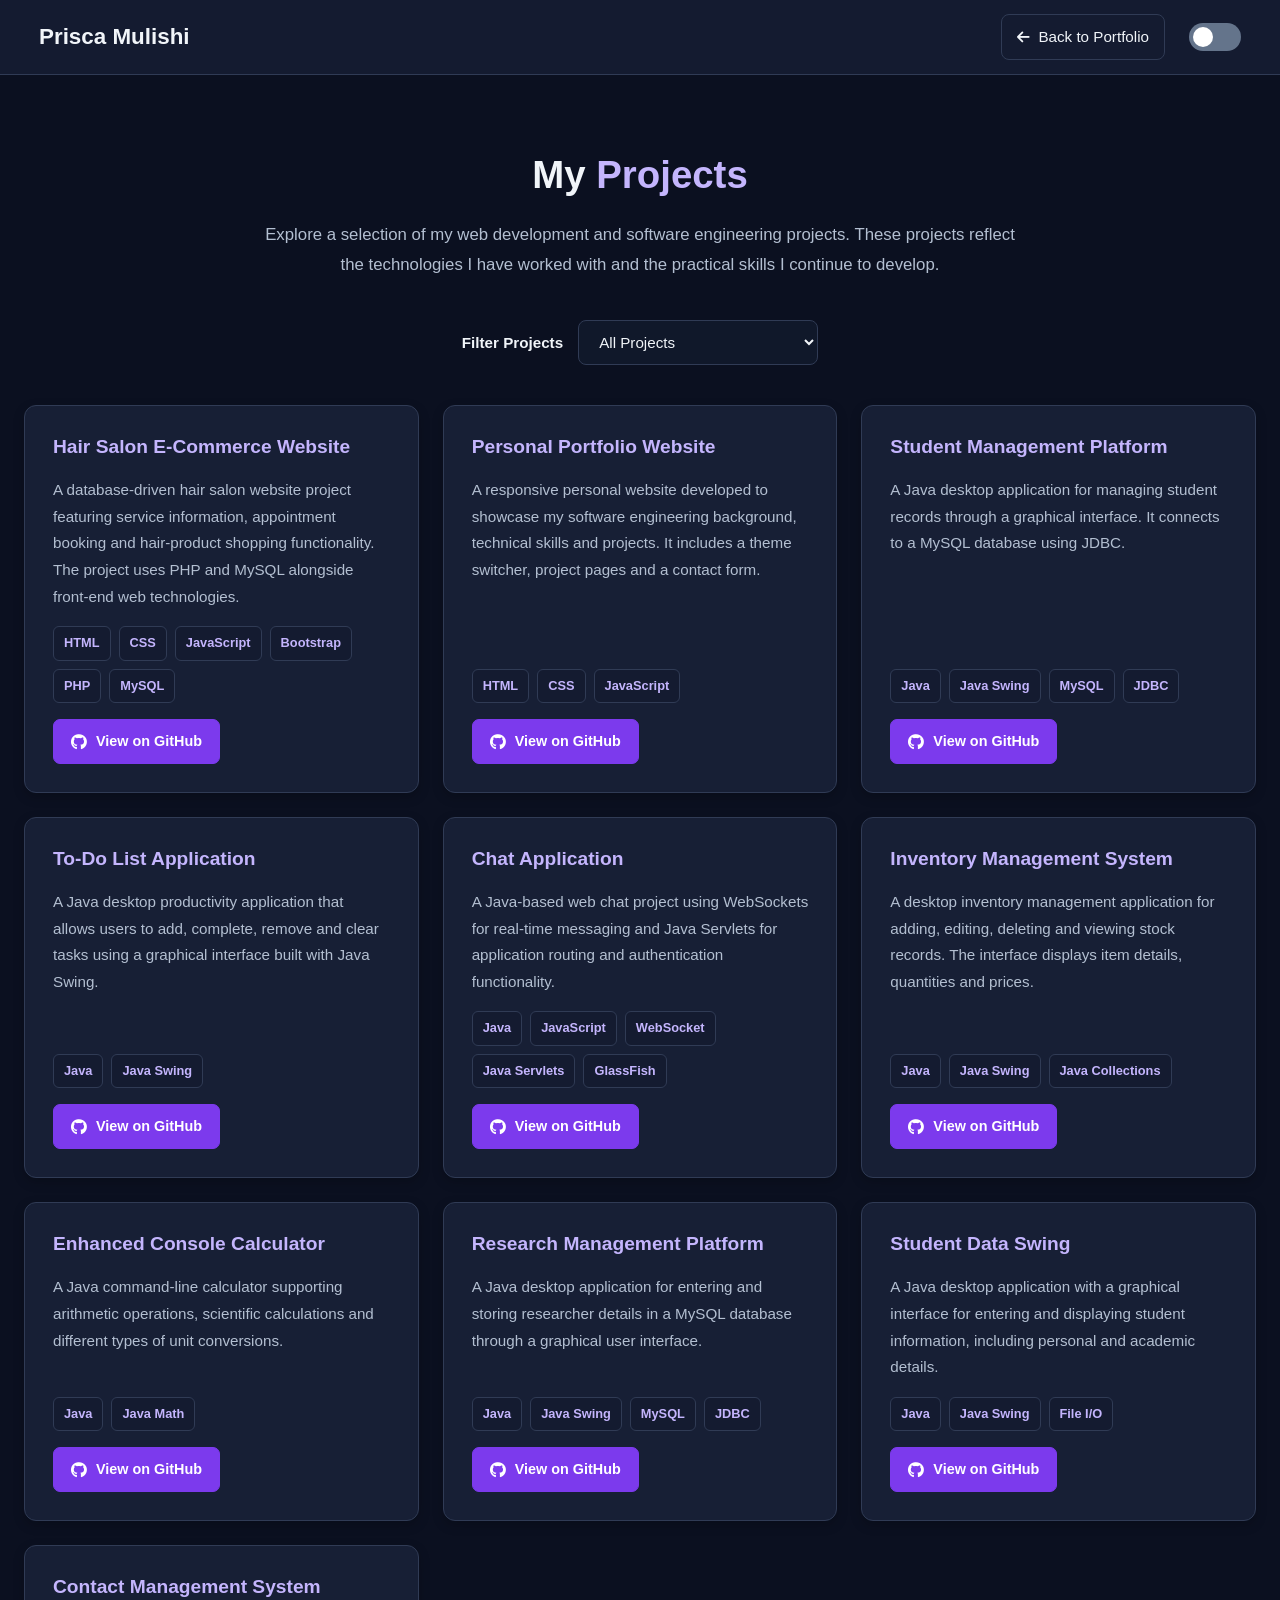
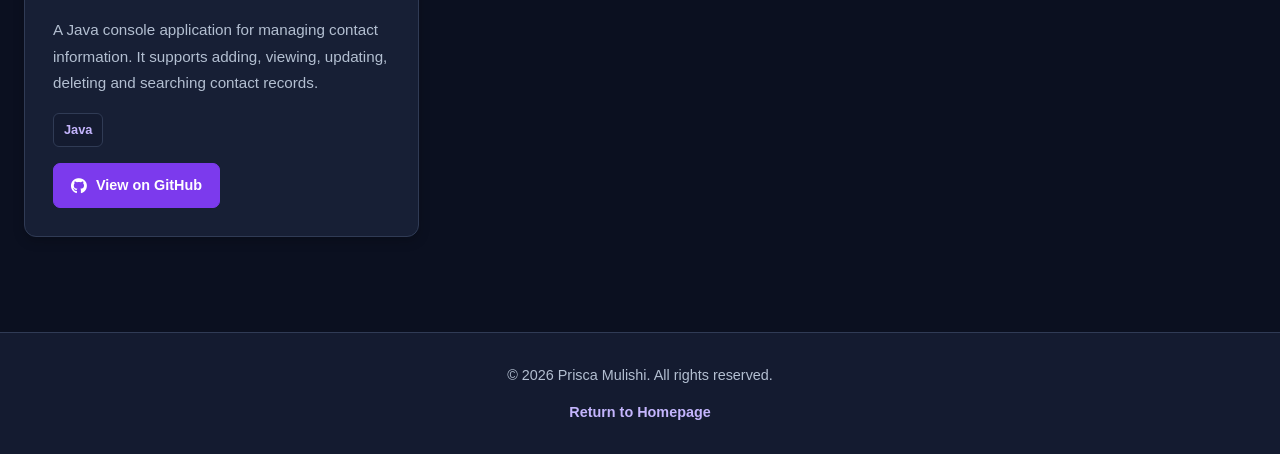
==== projects.html @ 8941d122 "portfolio-cleanup Refactor portfolio pages and remove unused resume" ====
<!DOCTYPE html>
<html lang="en">

<head>
    <meta charset="UTF-8">
    <meta name="viewport" content="width=device-width, initial-scale=1.0">

    <meta name="description"
          content="Explore web development and Java software projects created by Prisca Mulishi.">

    <title>My Projects | Prisca Mulishi</title>

    <link rel="stylesheet" href="projects.css">

    <link rel="stylesheet"
          href="https://cdnjs.cloudflare.com/ajax/libs/font-awesome/6.7.2/css/all.min.css"
          integrity="sha512-Evv84Mr4kqVGRNSgIGL/F/aIDqQb7xQ2vcrdIwxfjThSH8CSR7PBEakCr51Ck+w+/U6swU2Im1vVX0SVk9ABhg=="
          crossorigin="anonymous"
          referrerpolicy="no-referrer">
</head>

<body>

    <!-- HEADER -->
    <header>
        <div class="header-container">

            <div class="logo">
                <h1>
                    <a href="index.html#home">
                        Prisca Mulishi
                    </a>
                </h1>
            </div>

            <div class="header-actions">

                <a href="index.html#projects" class="back-link">
                    <i class="fas fa-arrow-left" aria-hidden="true"></i>
                    Back to Portfolio
                </a>

                <!-- Dark / Light Theme -->
                <div class="toggle">
                    <label class="switch">
                        <input
                            type="checkbox"
                            id="theme-toggle"
                            aria-label="Use light theme">

                        <span class="slider" aria-hidden="true"></span>
                    </label>
                </div>

            </div>
        </div>
    </header>


    <main>

        <!-- PROJECTS SECTION -->
        <section id="projects">

            <div class="projects-intro">

                <h2>My <span>Projects</span></h2>

                <p>
                    Explore a selection of my web development
                    and software engineering projects.
                    These projects reflect the technologies
                    I have worked with and the practical
                    skills I continue to develop.
                </p>

            </div>


            <!-- PROJECT FILTER -->
            <div class="filter-container">

                <label for="project-filter">
                    Filter Projects
                </label>

                <select
                    id="project-filter"
                    onchange="filterProjects(this.value)">

                    <option value="all">
                        All Projects
                    </option>

                    <option value="web">
                        Web Development
                    </option>

                    <option value="java">
                        Java Applications
                    </option>

                </select>

            </div>


            <!-- PROJECT CARDS -->
            <div class="project-container">


                <!-- =========================
                     WEB DEVELOPMENT PROJECTS
                ========================== -->


                <!-- PROJECT 1 -->
                <article class="project-card web">

                    <h3>Hair Salon E-Commerce Website</h3>

                    <p>
                        A database-driven hair salon website
                        project featuring service information,
                        appointment booking and hair-product
                        shopping functionality. The project
                        uses PHP and MySQL alongside
                        front-end web technologies.
                    </p>

                    <div class="tags">
                        <span>HTML</span>
                        <span>CSS</span>
                        <span>JavaScript</span>
                        <span>Bootstrap</span>
                        <span>PHP</span>
                        <span>MySQL</span>
                    </div>

                    <a href="https://github.com/Riska997/E-Commerce_HairSalon"
                       target="_blank"
                       rel="noopener noreferrer">
                        <i class="fab fa-github" aria-hidden="true"></i>
                        View on GitHub
                    </a>

                </article>


                <!-- PROJECT 2 -->
                <article class="project-card web">

                    <h3>Personal Portfolio Website</h3>

                    <p>
                        A responsive personal website
                        developed to showcase my
                        software engineering background,
                        technical skills and projects.
                        It includes a theme switcher,
                        project pages and a contact form.
                    </p>

                    <div class="tags">
                        <span>HTML</span>
                        <span>CSS</span>
                        <span>JavaScript</span>
                    </div>

                    <a href="https://github.com/Riska997/personal-portfolio-website"
                       target="_blank"
                       rel="noopener noreferrer">
                        <i class="fab fa-github" aria-hidden="true"></i>
                        View on GitHub
                    </a>

                </article>


                <!-- =========================
                     JAVA APPLICATIONS
                ========================== -->


                <!-- PROJECT 3 -->
                <article class="project-card java">

                    <h3>Student Management Platform</h3>

                    <p>
                        A Java desktop application
                        for managing student records
                        through a graphical interface.
                        It connects to a MySQL database
                        using JDBC.
                    </p>

                    <div class="tags">
                        <span>Java</span>
                        <span>Java Swing</span>
                        <span>MySQL</span>
                        <span>JDBC</span>
                    </div>

                    <a href="https://github.com/Riska997/StudentManagementPlatform"
                       target="_blank"
                       rel="noopener noreferrer">
                        <i class="fab fa-github" aria-hidden="true"></i>
                        View on GitHub
                    </a>

                </article>


                <!-- PROJECT 4 -->
                <article class="project-card java">

                    <h3>To-Do List Application</h3>

                    <p>
                        A Java desktop productivity
                        application that allows users
                        to add, complete, remove and
                        clear tasks using a graphical
                        interface built with Java Swing.
                    </p>

                    <div class="tags">
                        <span>Java</span>
                        <span>Java Swing</span>
                    </div>

                    <a href="https://github.com/Riska997/Listjava"
                       target="_blank"
                       rel="noopener noreferrer">
                        <i class="fab fa-github" aria-hidden="true"></i>
                        View on GitHub
                    </a>

                </article>


                <!-- PROJECT 5 -->
                <article class="project-card java">

                    <h3>Chat Application</h3>

                    <p>
                        A Java-based web chat project
                        using WebSockets for real-time
                        messaging and Java Servlets for
                        application routing and
                        authentication functionality.
                    </p>

                    <div class="tags">
                        <span>Java</span>
                        <span>JavaScript</span>
                        <span>WebSocket</span>
                        <span>Java Servlets</span>
                        <span>GlassFish</span>
                    </div>

                    
                    <a href="https://github.com/Riska997/ChatApplication"
                        target="_blank"
                        rel="noopener noreferrer">
                            <i class="fab fa-github" aria-hidden="true"></i>
                            View on GitHub
                    </a>


                </article>


                <!-- PROJECT 6 -->
                <article class="project-card java">

                    <h3>Inventory Management System</h3>

                    <p>
                        A desktop inventory management
                        application for adding, editing,
                        deleting and viewing stock records.
                        The interface displays item details,
                        quantities and prices.
                    </p>

                    <div class="tags">
                        <span>Java</span>
                        <span>Java Swing</span>
                        <span>Java Collections</span>
                    </div>

                    <a href="https://github.com/Riska997/InventoryManagementSystem"
                       target="_blank"
                       rel="noopener noreferrer">
                        <i class="fab fa-github" aria-hidden="true"></i>
                        View on GitHub
                    </a>

                </article>


                <!-- PROJECT 7 -->
                <article class="project-card java">

                    <h3>Enhanced Console Calculator</h3>

                    <p>
                        A Java command-line calculator
                        supporting arithmetic operations,
                        scientific calculations and
                        different types of unit
                        conversions.
                    </p>

                    <div class="tags">
                        <span>Java</span>
                        <span>Java Math</span>
                    </div>

                    <a href="https://github.com/Riska997/ConsoleCalculator"
                       target="_blank"
                       rel="noopener noreferrer">
                        <i class="fab fa-github" aria-hidden="true"></i>
                        View on GitHub
                    </a>

                </article>


                <!-- PROJECT 8 -->
                <article class="project-card java">

                    <h3>Research Management Platform</h3>

                    <p>
                        A Java desktop application
                        for entering and storing
                        researcher details in a
                        MySQL database through a
                        graphical user interface.
                    </p>

                    <div class="tags">
                        <span>Java</span>
                        <span>Java Swing</span>
                        <span>MySQL</span>
                        <span>JDBC</span>
                    </div>

                    <a href="https://github.com/Riska997/ResearchManagementPlatform"
                       target="_blank"
                       rel="noopener noreferrer">
                        <i class="fab fa-github" aria-hidden="true"></i>
                        View on GitHub
                    </a>

                </article>


                <!-- PROJECT 9 -->
                <article class="project-card java">

                    <h3>Student Data Swing</h3>

                    <p>
                        A Java desktop application
                        with a graphical interface
                        for entering and displaying
                        student information,
                        including personal and
                        academic details.
                    </p>

                    <div class="tags">
                        <span>Java</span>
                        <span>Java Swing</span>
                        <span>File I/O</span>
                    </div>

                    <a href="https://github.com/Riska997/StudentDataSwing"
                       target="_blank"
                       rel="noopener noreferrer">
                        <i class="fab fa-github" aria-hidden="true"></i>
                        View on GitHub
                    </a>

                </article>


                <!-- PROJECT 10 -->
                <article class="project-card java">

                    <h3>Contact Management System</h3>

                    <p>
                        A Java console application
                        for managing contact
                        information. It supports
                        adding, viewing, updating,
                        deleting and searching
                        contact records.
                    </p>

                    <div class="tags">
                        <span>Java</span>
                    </div>

                    <a href="https://github.com/Riska997/SimpleContactManagementSystem"
                       target="_blank"
                       rel="noopener noreferrer">
                        <i class="fab fa-github" aria-hidden="true"></i>
                        View on GitHub
                    </a>

                </article>

            </div>

        </section>

    </main>


    <!-- FOOTER -->
    <footer class="site-footer">

        <p>
            &copy; 2026 Prisca Mulishi.
            All rights reserved.
        </p>

        <a href="index.html#home">
            Return to Homepage
        </a>

    </footer>


    <!-- JAVASCRIPT -->
    <script src="script.js"></script>

</body>
</html>
---- projects.css ----
/* ==================================================
   PRISCA MULISHI — PROJECTS PAGE
   projects.css
   ================================================== */

/* 1. RESET */

*,
*::before,
*::after {
    margin: 0;
    padding: 0;
    box-sizing: border-box;
}

/* 2. DARK THEME — DEFAULT */

:root {
    color-scheme: dark;

    --bg-color: #0b1020;
    --second-bg-color: #141b30;
    --card-bg: #171f35;
    --input-bg: #10182a;

    --text-color: #f1f5f9;
    --muted-color: #b3bfd1;
    --heading-color: #c4b5fd;

    --main-color: #7c3aed;
    --button-hover: #6d28d9;
    --accent-color: #c4b5fd;

    --border-color: #303b55;
    --shadow-color: rgba(0, 0, 0, 0.2);
}

/* 3. LIGHT THEME */

[data-theme="light"] {
    color-scheme: light;

    --bg-color: #f8fafc;
    --second-bg-color: #ffffff;
    --card-bg: #ffffff;
    --input-bg: #ffffff;

    --text-color: #172033;
    --muted-color: #475569;
    --heading-color: #6d28d9;

    --main-color: #6d28d9;
    --button-hover: #5b21b6;
    --accent-color: #6d28d9;

    --border-color: #dce2ec;
    --shadow-color: rgba(15, 23, 42, 0.08);
}

/* 4. GENERAL STYLES */

html {
    scroll-behavior: smooth;
}

body {
    display: flex;
    flex-direction: column;

    min-height: 100vh;

    background-color: var(--bg-color);
    color: var(--text-color);

    font-family: Arial, Helvetica, sans-serif;
    font-size: 16px;
    line-height: 1.6;

    transition:
        background-color 0.2s ease,
        color 0.2s ease;
}

main {
    flex: 1;
    width: 100%;
}

a {
    color: inherit;
}

button,
select,
input {
    font: inherit;
}

h1,
h2,
h3 {
    line-height: 1.3;
}

h2 {
    font-size: clamp(1.8rem, 3vw, 2.5rem);
    font-weight: 700;
    color: var(--text-color);
}

h2 span {
    color: var(--accent-color);
}

h3 {
    font-size: 1.2rem;
    font-weight: 600;
    color: var(--heading-color);
}

p {
    line-height: 1.75;
    color: var(--muted-color);
}

a:focus-visible,
button:focus-visible,
select:focus-visible,
input:focus-visible {
    outline: 3px solid var(--accent-color);
    outline-offset: 3px;
}

/* 5. HEADER */

header {
    position: sticky;
    top: 0;
    z-index: 1000;

    width: 100%;

    background-color: var(--second-bg-color);
    border-bottom: 1px solid var(--border-color);
}

.header-container {
    display: flex;
    align-items: center;
    justify-content: space-between;
    gap: 20px;

    max-width: 1250px;
    min-height: 74px;

    margin: 0 auto;
    padding: 12px 24px;
}

/* Logo */

.logo {
    flex-shrink: 0;
}

.logo h1 {
    margin: 0;
    font-size: 1.4rem;
    font-weight: 700;
}

.logo a {
    color: var(--text-color);
    text-decoration: none;

    transition: color 0.2s ease;
}

.logo a:hover {
    color: var(--accent-color);
}

/* Header actions */

.header-actions {
    display: flex;
    align-items: center;
    justify-content: flex-end;
    gap: 24px;
}

/* Back to portfolio link */

.back-link {
    display: inline-flex;
    align-items: center;
    gap: 8px;

    padding: 10px 15px;

    color: var(--text-color);
    font-size: 0.95rem;
    font-weight: 500;
    text-decoration: none;

    border: 1px solid var(--border-color);
    border-radius: 8px;

    transition:
        color 0.2s ease,
        background-color 0.2s ease;
}

.back-link:hover {
    color: var(--accent-color);
    background-color: var(--card-bg);
}

.back-link i {
    font-size: 0.9rem;
}

/* 6. DARK / LIGHT THEME TOGGLE */

.toggle {
    display: flex;
    align-items: center;
    justify-content: center;
    flex-shrink: 0;
}

.switch {
    position: relative;
    display: inline-block;

    width: 52px;
    height: 28px;
}

.switch input {
    opacity: 0;
    width: 0;
    height: 0;
}

.slider {
    position: absolute;
    inset: 0;

    background-color: #64748b;
    border-radius: 30px;

    cursor: pointer;

    transition: background-color 0.2s ease;
}

.slider::before {
    content: "";
    position: absolute;

    width: 20px;
    height: 20px;

    left: 4px;
    bottom: 4px;

    background-color: #ffffff;
    border-radius: 50%;

    transition: transform 0.2s ease;
}

.switch input:checked + .slider {
    background-color: var(--main-color);
}

.switch input:checked + .slider::before {
    transform: translateX(24px);
}

.switch input:focus-visible + .slider {
    outline: 3px solid var(--accent-color);
    outline-offset: 4px;
}

/* 7. PROJECTS SECTION */

#projects {
    width: 100%;
    max-width: 1300px;

    margin: 0 auto;
    padding: 75px 24px 95px;
}

/* Page introduction */

.projects-intro {
    max-width: 750px;
    margin: 0 auto 40px;

    text-align: center;
}

.projects-intro h2 {
    margin-bottom: 20px;
}

.projects-intro p {
    font-size: 1.05rem;
    line-height: 1.8;
}

/* 8. PROJECT FILTER */

.filter-container {
    display: flex;
    align-items: center;
    justify-content: center;
    flex-wrap: wrap;
    gap: 15px;

    margin-bottom: 40px;
}

.filter-container label {
    color: var(--text-color);
    font-size: 0.95rem;
    font-weight: 600;
}

#project-filter {
    width: 100%;
    max-width: 240px;

    padding: 12px 16px;

    background-color: var(--input-bg);
    color: var(--text-color);

    border: 1px solid var(--border-color);
    border-radius: 8px;

    font-size: 0.95rem;
    cursor: pointer;

    transition: border-color 0.2s ease;
}

#project-filter:hover {
    border-color: var(--main-color);
}

#project-filter:focus {
    border-color: var(--main-color);
}

/* 9. PROJECT GRID */

.project-container {
    display: grid;
    grid-template-columns: repeat(3, minmax(0, 1fr));
    gap: 24px;

    align-items: stretch;
}

/* 10. PROJECT CARDS */

.project-card {
    display: flex;
    flex-direction: column;
    gap: 16px;

    min-width: 0;
    padding: 28px;

    background-color: var(--card-bg);

    border: 1px solid var(--border-color);
    border-radius: 12px;

    box-shadow: 0 4px 12px var(--shadow-color);

    transition:
        transform 0.2s ease,
        border-color 0.2s ease;
}

.project-card:hover {
    transform: translateY(-4px);
    border-color: var(--main-color);
}

.project-card h3 {
    margin: 0;

    font-size: 1.2rem;
    line-height: 1.4;
}

.project-card p {
    flex-grow: 1;

    font-size: 0.95rem;
    line-height: 1.75;

    color: var(--muted-color);
}

/* 11. TECHNOLOGY TAGS */

.tags {
    display: flex;
    flex-wrap: wrap;
    gap: 8px;

    margin-top: auto;
}

.tags span {
    display: inline-flex;
    align-items: center;

    padding: 6px 10px;

    background-color: var(--second-bg-color);
    color: var(--accent-color);

    border: 1px solid var(--border-color);
    border-radius: 6px;

    font-size: 0.8rem;
    font-weight: 600;
}

/* 12. PROJECT LINKS */

.project-card a {
    display: inline-flex;
    align-items: center;
    justify-content: center;
    gap: 9px;
    align-self: flex-start;

    min-height: 43px;
    max-width: 100%;

    padding: 10px 17px;

    background-color: var(--main-color);
    color: #ffffff;

    border: 1px solid var(--main-color);
    border-radius: 7px;

    font-size: 0.9rem;
    font-weight: 600;
    text-decoration: none;

    transition:
        background-color 0.2s ease,
        transform 0.2s ease;
}

.project-card a:hover {
    background-color: var(--button-hover);
    transform: translateY(-2px);
}

.project-card a i {
    font-size: 1rem;
}

/* 13. FOOTER */

.site-footer {
    display: flex;
    flex-direction: column;
    align-items: center;
    justify-content: center;
    gap: 12px;

    padding: 30px 24px;

    background-color: var(--second-bg-color);
    border-top: 1px solid var(--border-color);

    text-align: center;
}

.site-footer p {
    font-size: 0.9rem;
    color: var(--muted-color);
}

.site-footer a {
    color: var(--accent-color);
    font-size: 0.9rem;
    font-weight: 600;
    text-decoration: none;
}

.site-footer a:hover {
    text-decoration: underline;
}

/* 14. TABLET RESPONSIVENESS */

@media (max-width: 1024px) {

    .project-container {
        grid-template-columns: repeat(2, minmax(0, 1fr));
    }

    #projects {
        padding: 65px 24px 80px;
    }
}

/* 15. MOBILE RESPONSIVENESS */

@media (max-width: 640px) {

    .header-container {
        flex-wrap: wrap;
        gap: 12px;

        min-height: 68px;
        padding: 14px 18px;
    }

    .logo h1 {
        font-size: 1.15rem;
    }

    .header-actions {
        gap: 12px;
    }

    .back-link {
        padding: 8px 10px;
        font-size: 0.85rem;
    }

    .switch {
        width: 48px;
        height: 26px;
    }

    .slider::before {
        width: 18px;
        height: 18px;
    }

    .switch input:checked + .slider::before {
        transform: translateX(22px);
    }

    #projects {
        padding: 55px 18px 70px;
    }

    .projects-intro {
        margin-bottom: 30px;
    }

    .projects-intro h2 {
        font-size: 1.85rem;
    }

    .projects-intro p {
        font-size: 0.95rem;
    }

    .filter-container {
        flex-direction: column;
        align-items: stretch;
        gap: 10px;

        max-width: 360px;
        margin: 0 auto 30px;
    }

    #project-filter {
        max-width: 100%;
    }

    .project-container {
        grid-template-columns: 1fr;
        gap: 18px;
    }

    .project-card {
        padding: 24px;
    }

    .project-card h3 {
        font-size: 1.15rem;
    }

    .project-card p {
        font-size: 0.93rem;
    }

    .site-footer {
        padding: 28px 18px;
    }
}

/* 16. SMALL PHONES */

@media (max-width: 380px) {

    .header-container {
        align-items: flex-start;
    }

    .logo {
        width: 100%;
    }

    .header-actions {
        width: 100%;
        justify-content: space-between;
    }

    .project-card {
        padding: 20px;
    }
}

/* 17. ACCESSIBILITY */

@media (prefers-reduced-motion: reduce) {

    html {
        scroll-behavior: auto;
    }

    *,
    *::before,
    *::after {
        animation-duration: 0.01ms !important;
        transition-duration: 0.01ms !important;
    }
}
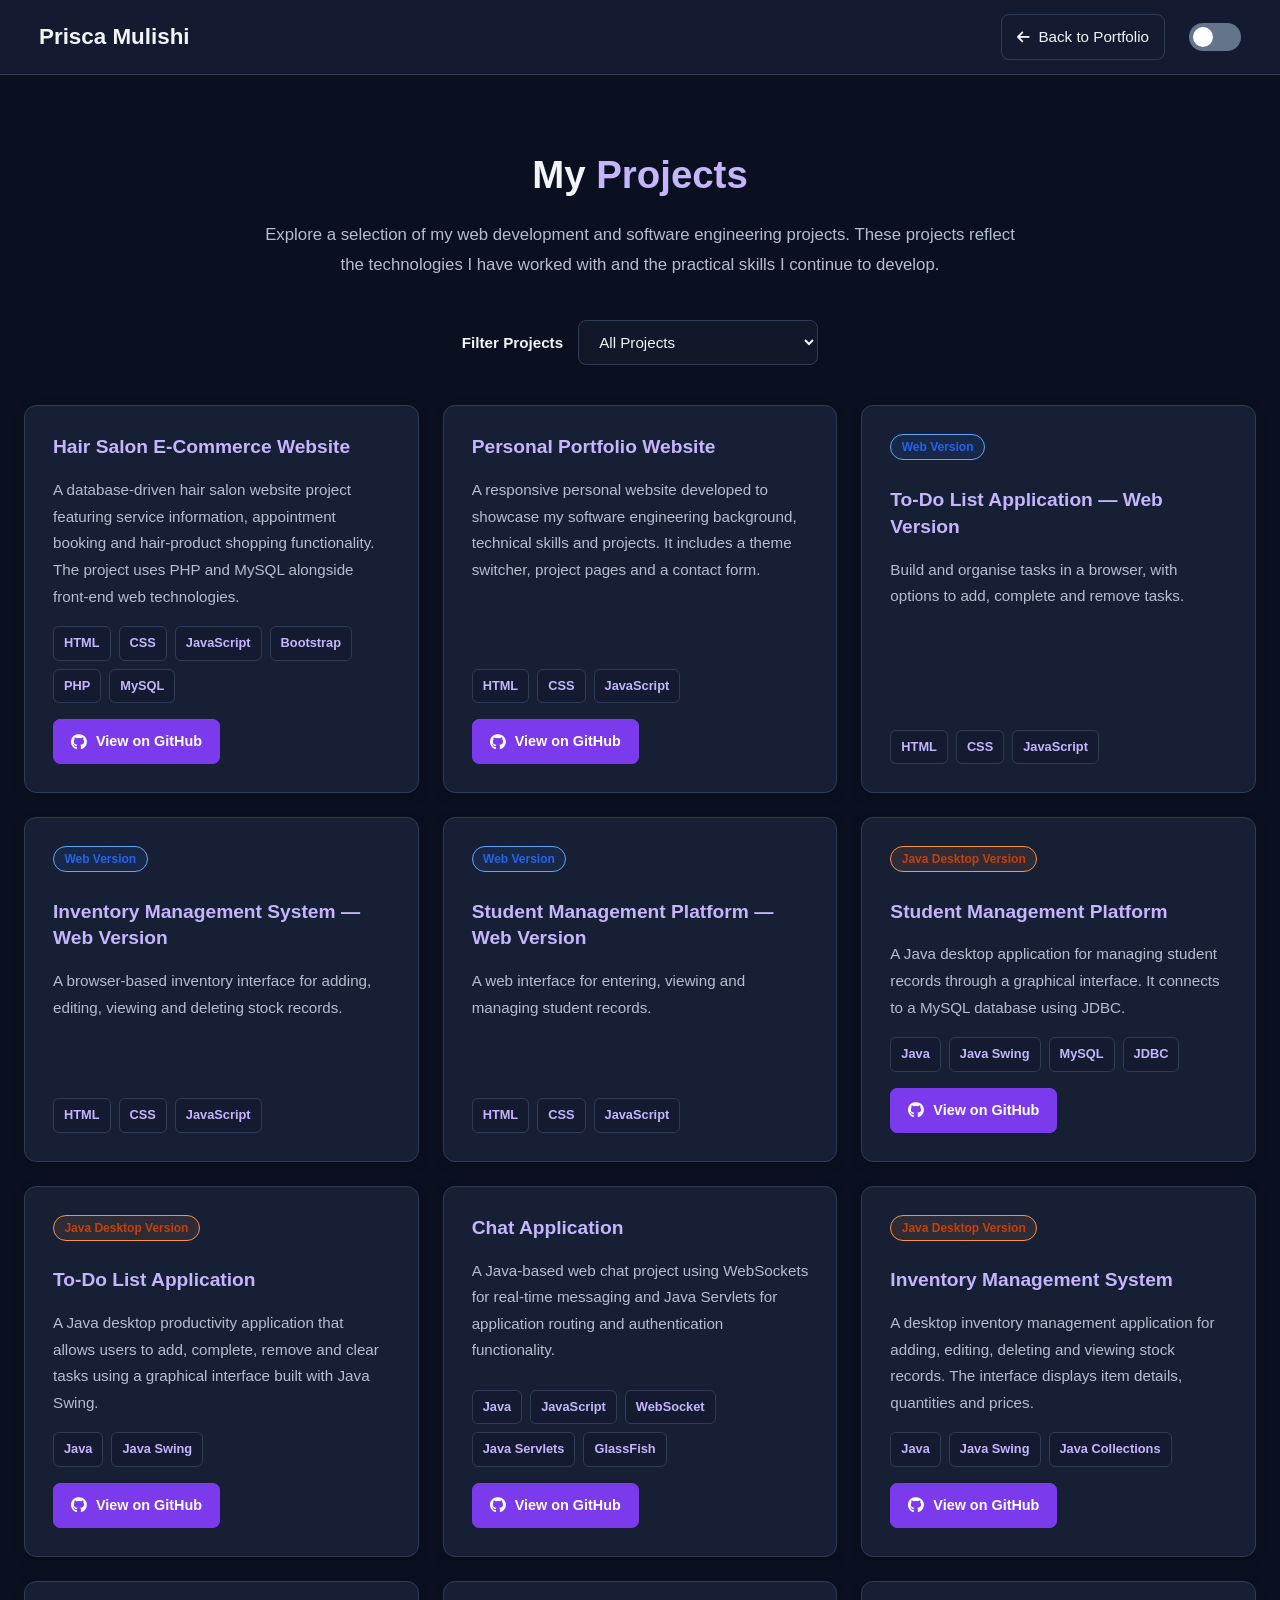
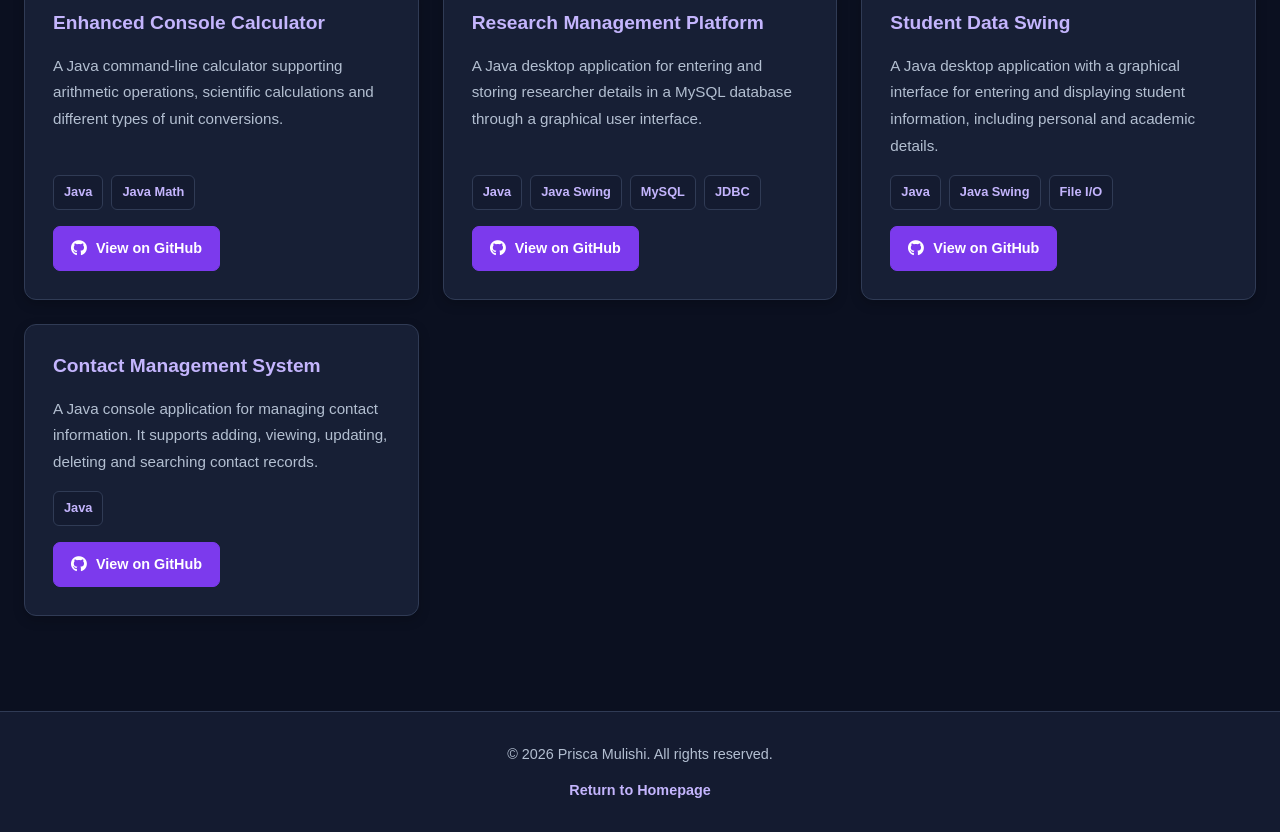
==== commit 96414e19: "web links" ====
--- a/projects.html
+++ b/projects.html
@@ -1,447 +1,524 @@
-
-<!DOCTYPE html>
-<html lang="en">
-
-<head>
-    <meta charset="UTF-8">
-    <meta name="viewport" content="width=device-width, initial-scale=1.0">
-
-    <meta name="description"
-          content="Explore web development and Java software projects created by Prisca Mulishi.">
-
-    <title>My Projects | Prisca Mulishi</title>
-
-    <link rel="stylesheet" href="projects.css">
-
-    <link rel="stylesheet"
-          href="https://cdnjs.cloudflare.com/ajax/libs/font-awesome/6.7.2/css/all.min.css"
-          integrity="sha512-Evv84Mr4kqVGRNSgIGL/F/aIDqQb7xQ2vcrdIwxfjThSH8CSR7PBEakCr51Ck+w+/U6swU2Im1vVX0SVk9ABhg=="
-          crossorigin="anonymous"
-          referrerpolicy="no-referrer">
-</head>
-
-<body>
-
-    <!-- HEADER -->
-    <header>
-        <div class="header-container">
-
-            <div class="logo">
-                <h1>
-                    <a href="index.html#home">
-                        Prisca Mulishi
-                    </a>
-                </h1>
-            </div>
-
-            <div class="header-actions">
-
-                <a href="index.html#projects" class="back-link">
-                    <i class="fas fa-arrow-left" aria-hidden="true"></i>
-                    Back to Portfolio
-                </a>
-
-                <!-- Dark / Light Theme -->
-                <div class="toggle">
-                    <label class="switch">
-                        <input
-                            type="checkbox"
-                            id="theme-toggle"
-                            aria-label="Use light theme">
-
-                        <span class="slider" aria-hidden="true"></span>
-                    </label>
-                </div>
-
-            </div>
-        </div>
-    </header>
-
-
-    <main>
-
-        <!-- PROJECTS SECTION -->
-        <section id="projects">
-
-            <div class="projects-intro">
-
-                <h2>My <span>Projects</span></h2>
-
-                <p>
-                    Explore a selection of my web development
-                    and software engineering projects.
-                    These projects reflect the technologies
-                    I have worked with and the practical
-                    skills I continue to develop.
-                </p>
-
-            </div>
-
-
-            <!-- PROJECT FILTER -->
-            <div class="filter-container">
-
-                <label for="project-filter">
-                    Filter Projects
-                </label>
-
-                <select
-                    id="project-filter"
-                    onchange="filterProjects(this.value)">
-
-                    <option value="all">
-                        All Projects
-                    </option>
-
-                    <option value="web">
-                        Web Development
-                    </option>
-
-                    <option value="java">
-                        Java Applications
-                    </option>
-
-                </select>
-
-            </div>
-
-
-            <!-- PROJECT CARDS -->
-            <div class="project-container">
-
-
-                <!-- =========================
-                     WEB DEVELOPMENT PROJECTS
-                ========================== -->
-
-
-                <!-- PROJECT 1 -->
-                <article class="project-card web">
-
-                    <h3>Hair Salon E-Commerce Website</h3>
-
-                    <p>
-                        A database-driven hair salon website
-                        project featuring service information,
-                        appointment booking and hair-product
-                        shopping functionality. The project
-                        uses PHP and MySQL alongside
-                        front-end web technologies.
-                    </p>
-
-                    <div class="tags">
-                        <span>HTML</span>
-                        <span>CSS</span>
-                        <span>JavaScript</span>
-                        <span>Bootstrap</span>
-                        <span>PHP</span>
-                        <span>MySQL</span>
-                    </div>
-
-                    <a href="https://github.com/Riska997/E-Commerce_HairSalon"
-                       target="_blank"
-                       rel="noopener noreferrer">
-                        <i class="fab fa-github" aria-hidden="true"></i>
-                        View on GitHub
-                    </a>
-
-                </article>
-
-
-                <!-- PROJECT 2 -->
-                <article class="project-card web">
-
-                    <h3>Personal Portfolio Website</h3>
-
-                    <p>
-                        A responsive personal website
-                        developed to showcase my
-                        software engineering background,
-                        technical skills and projects.
-                        It includes a theme switcher,
-                        project pages and a contact form.
-                    </p>
-
-                    <div class="tags">
-                        <span>HTML</span>
-                        <span>CSS</span>
-                        <span>JavaScript</span>
-                    </div>
-
-                    <a href="https://github.com/Riska997/personal-portfolio-website"
-                       target="_blank"
-                       rel="noopener noreferrer">
-                        <i class="fab fa-github" aria-hidden="true"></i>
-                        View on GitHub
-                    </a>
-
-                </article>
-
-
-                <!-- =========================
-                     JAVA APPLICATIONS
-                ========================== -->
-
-
-                <!-- PROJECT 3 -->
-                <article class="project-card java">
-
-                    <h3>Student Management Platform</h3>
-
-                    <p>
-                        A Java desktop application
-                        for managing student records
-                        through a graphical interface.
-                        It connects to a MySQL database
-                        using JDBC.
-                    </p>
-
-                    <div class="tags">
-                        <span>Java</span>
-                        <span>Java Swing</span>
-                        <span>MySQL</span>
-                        <span>JDBC</span>
-                    </div>
-
-                    <a href="https://github.com/Riska997/StudentManagementPlatform"
-                       target="_blank"
-                       rel="noopener noreferrer">
-                        <i class="fab fa-github" aria-hidden="true"></i>
-                        View on GitHub
-                    </a>
-
-                </article>
-
-
-                <!-- PROJECT 4 -->
-                <article class="project-card java">
-
-                    <h3>To-Do List Application</h3>
-
-                    <p>
-                        A Java desktop productivity
-                        application that allows users
-                        to add, complete, remove and
-                        clear tasks using a graphical
-                        interface built with Java Swing.
-                    </p>
-
-                    <div class="tags">
-                        <span>Java</span>
-                        <span>Java Swing</span>
-                    </div>
-
-                    <a href="https://github.com/Riska997/Listjava"
-                       target="_blank"
-                       rel="noopener noreferrer">
-                        <i class="fab fa-github" aria-hidden="true"></i>
-                        View on GitHub
-                    </a>
-
-                </article>
-
-
-                <!-- PROJECT 5 -->
-                <article class="project-card java">
-
-                    <h3>Chat Application</h3>
-
-                    <p>
-                        A Java-based web chat project
-                        using WebSockets for real-time
-                        messaging and Java Servlets for
-                        application routing and
-                        authentication functionality.
-                    </p>
-
-                    <div class="tags">
-                        <span>Java</span>
-                        <span>JavaScript</span>
-                        <span>WebSocket</span>
-                        <span>Java Servlets</span>
-                        <span>GlassFish</span>
-                    </div>
-
-                    
-                    <a href="https://github.com/Riska997/ChatApplication"
-                        target="_blank"
-                        rel="noopener noreferrer">
-                            <i class="fab fa-github" aria-hidden="true"></i>
-                            View on GitHub
-                    </a>
-
-
-                </article>
-
-
-                <!-- PROJECT 6 -->
-                <article class="project-card java">
-
-                    <h3>Inventory Management System</h3>
-
-                    <p>
-                        A desktop inventory management
-                        application for adding, editing,
-                        deleting and viewing stock records.
-                        The interface displays item details,
-                        quantities and prices.
-                    </p>
-
-                    <div class="tags">
-                        <span>Java</span>
-                        <span>Java Swing</span>
-                        <span>Java Collections</span>
-                    </div>
-
-                    <a href="https://github.com/Riska997/InventoryManagementSystem"
-                       target="_blank"
-                       rel="noopener noreferrer">
-                        <i class="fab fa-github" aria-hidden="true"></i>
-                        View on GitHub
-                    </a>
-
-                </article>
-
-
-                <!-- PROJECT 7 -->
-                <article class="project-card java">
-
-                    <h3>Enhanced Console Calculator</h3>
-
-                    <p>
-                        A Java command-line calculator
-                        supporting arithmetic operations,
-                        scientific calculations and
-                        different types of unit
-                        conversions.
-                    </p>
-
-                    <div class="tags">
-                        <span>Java</span>
-                        <span>Java Math</span>
-                    </div>
-
-                    <a href="https://github.com/Riska997/ConsoleCalculator"
-                       target="_blank"
-                       rel="noopener noreferrer">
-                        <i class="fab fa-github" aria-hidden="true"></i>
-                        View on GitHub
-                    </a>
-
-                </article>
-
-
-                <!-- PROJECT 8 -->
-                <article class="project-card java">
-
-                    <h3>Research Management Platform</h3>
-
-                    <p>
-                        A Java desktop application
-                        for entering and storing
-                        researcher details in a
-                        MySQL database through a
-                        graphical user interface.
-                    </p>
-
-                    <div class="tags">
-                        <span>Java</span>
-                        <span>Java Swing</span>
-                        <span>MySQL</span>
-                        <span>JDBC</span>
-                    </div>
-
-                    <a href="https://github.com/Riska997/ResearchManagementPlatform"
-                       target="_blank"
-                       rel="noopener noreferrer">
-                        <i class="fab fa-github" aria-hidden="true"></i>
-                        View on GitHub
-                    </a>
-
-                </article>
-
-
-                <!-- PROJECT 9 -->
-                <article class="project-card java">
-
-                    <h3>Student Data Swing</h3>
-
-                    <p>
-                        A Java desktop application
-                        with a graphical interface
-                        for entering and displaying
-                        student information,
-                        including personal and
-                        academic details.
-                    </p>
-
-                    <div class="tags">
-                        <span>Java</span>
-                        <span>Java Swing</span>
-                        <span>File I/O</span>
-                    </div>
-
-                    <a href="https://github.com/Riska997/StudentDataSwing"
-                       target="_blank"
-                       rel="noopener noreferrer">
-                        <i class="fab fa-github" aria-hidden="true"></i>
-                        View on GitHub
-                    </a>
-
-                </article>
-
-
-                <!-- PROJECT 10 -->
-                <article class="project-card java">
-
-                    <h3>Contact Management System</h3>
-
-                    <p>
-                        A Java console application
-                        for managing contact
-                        information. It supports
-                        adding, viewing, updating,
-                        deleting and searching
-                        contact records.
-                    </p>
-
-                    <div class="tags">
-                        <span>Java</span>
-                    </div>
-
-                    <a href="https://github.com/Riska997/SimpleContactManagementSystem"
-                       target="_blank"
-                       rel="noopener noreferrer">
-                        <i class="fab fa-github" aria-hidden="true"></i>
-                        View on GitHub
-                    </a>
-
-                </article>
-
-            </div>
-
-        </section>
-
-    </main>
-
-
-    <!-- FOOTER -->
-    <footer class="site-footer">
-
-        <p>
-            &copy; 2026 Prisca Mulishi.
-            All rights reserved.
-        </p>
-
-        <a href="index.html#home">
-            Return to Homepage
-        </a>
-
-    </footer>
-
-
-    <!-- JAVASCRIPT -->
-    <script src="script.js"></script>
-
-</body>
-</html>
+<!DOCTYPE html>
+<html lang="en">
+
+<head>
+    <meta charset="UTF-8">
+    <meta name="viewport" content="width=device-width, initial-scale=1.0">
+
+    <meta name="description"
+          content="Explore web development and Java software projects created by Prisca Mulishi.">
+
+    <title>My Projects | Prisca Mulishi</title>
+
+    <link rel="stylesheet" href="projects.css">
+    <link rel="stylesheet" href="project-previews.css">
+
+    <link rel="stylesheet"
+          href="https://cdnjs.cloudflare.com/ajax/libs/font-awesome/6.7.2/css/all.min.css"
+          integrity="sha512-Evv84Mr4kqVGRNSgIGL/F/aIDqQb7xQ2vcrdIwxfjThSH8CSR7PBEakCr51Ck+w+/U6swU2Im1vVX0SVk9ABhg=="
+          crossorigin="anonymous"
+          referrerpolicy="no-referrer">
+</head>
+
+<body>
+
+    <!-- HEADER -->
+    <header>
+        <div class="header-container">
+
+            <div class="logo">
+                <h1>
+                    <a href="index.html#home">
+                        Prisca Mulishi
+                    </a>
+                </h1>
+            </div>
+
+            <div class="header-actions">
+
+                <a href="index.html#projects" class="back-link">
+                    <i class="fas fa-arrow-left" aria-hidden="true"></i>
+                    Back to Portfolio
+                </a>
+
+                <!-- Dark / Light Theme -->
+                <div class="toggle">
+                    <label class="switch">
+                        <input
+                            type="checkbox"
+                            id="theme-toggle"
+                            aria-label="Use light theme">
+
+                        <span class="slider" aria-hidden="true"></span>
+                    </label>
+                </div>
+
+            </div>
+        </div>
+    </header>
+
+
+    <main>
+
+        <!-- PROJECTS SECTION -->
+        <section id="projects">
+
+            <div class="projects-intro">
+
+                <h2>My <span>Projects</span></h2>
+
+                <p>
+                    Explore a selection of my web development
+                    and software engineering projects.
+                    These projects reflect the technologies
+                    I have worked with and the practical
+                    skills I continue to develop.
+                </p>
+
+            </div>
+
+
+            <!-- PROJECT FILTER -->
+            <div class="filter-container">
+
+                <label for="project-filter">
+                    Filter Projects
+                </label>
+
+                <select
+                    id="project-filter"
+                    onchange="filterProjects(this.value)">
+
+                    <option value="all">
+                        All Projects
+                    </option>
+
+                    <option value="web">
+                        Web Development
+                    </option>
+
+                    <option value="java">
+                        Java Applications
+                    </option>
+
+                </select>
+
+            </div>
+
+
+            <!-- PROJECT CARDS -->
+            <div class="project-container">
+
+
+                <!-- =========================
+                     WEB DEVELOPMENT PROJECTS
+                ========================== -->
+
+
+                <!-- PROJECT 1 -->
+                <article class="project-card web">
+
+                    <h3>Hair Salon E-Commerce Website</h3>
+
+                    <p>
+                        A database-driven hair salon website
+                        project featuring service information,
+                        appointment booking and hair-product
+                        shopping functionality. The project
+                        uses PHP and MySQL alongside
+                        front-end web technologies.
+                    </p>
+
+                    <div class="tags">
+                        <span>HTML</span>
+                        <span>CSS</span>
+                        <span>JavaScript</span>
+                        <span>Bootstrap</span>
+                        <span>PHP</span>
+                        <span>MySQL</span>
+                    </div>
+
+                    <a href="https://github.com/Riska997/E-Commerce_HairSalon"
+                       target="_blank"
+                       rel="noopener noreferrer">
+                        <i class="fab fa-github" aria-hidden="true"></i>
+                        View on GitHub
+                    </a>
+
+                </article>
+
+
+                <!-- PROJECT 2 -->
+                <article class="project-card web">
+
+                    <h3>Personal Portfolio Website</h3>
+
+                    <p>
+                        A responsive personal website
+                        developed to showcase my
+                        software engineering background,
+                        technical skills and projects.
+                        It includes a theme switcher,
+                        project pages and a contact form.
+                    </p>
+
+                    <div class="tags">
+                        <span>HTML</span>
+                        <span>CSS</span>
+                        <span>JavaScript</span>
+                    </div>
+
+                    <a href="https://github.com/Riska997/personal-portfolio-website"
+                       target="_blank"
+                       rel="noopener noreferrer">
+                        <i class="fab fa-github" aria-hidden="true"></i>
+                        View on GitHub
+                    </a>
+
+                </article>
+
+
+                <!-- To-Do List Application: browser version -->
+                <article class="project-card web web-version-card" tabindex="0" data-demo-url="https://riska997.github.io/To-Do-List/"
+                         aria-label="To-Do List Application — web version preview">
+                    <span class="project-version-label">Web Version</span>
+                    <h3>To-Do List Application — Web Version</h3>
+                    <p>Build and organise tasks in a browser, with options to add, complete and remove tasks.</p>
+                    <div class="tags">
+                        <span>HTML</span>
+                        <span>CSS</span>
+                        <span>JavaScript</span>
+                    </div>
+
+                    <!-- Preview displays when card is hovered, or focused with the keyboard. -->
+                    <div class="web-hover-preview">
+                        <div class="web-preview-frame">
+                            <img src="images/todo-web-preview.png" alt="Screenshot of the To-Do List web application dashboard" loading="lazy">
+                        </div>
+                        <div class="web-preview-footer">
+                            <strong>Website Screenshot</strong>
+                            <a class="web-preview-action is-live" href="https://riska997.github.io/To-Do-List/" target="_blank" rel="noopener noreferrer">Click Here to Open Website</a>
+                        </div>
+                    </div>
+                </article>
+
+                <!-- Inventory Management System: browser version -->
+                <article class="project-card web web-version-card" tabindex="0" data-demo-url="https://riska997.github.io/Inventory-Management-System/"
+                         aria-label="Inventory Management System — web version preview">
+                    <span class="project-version-label">Web Version</span>
+                    <h3>Inventory Management System — Web Version</h3>
+                    <p>A browser-based inventory interface for adding, editing, viewing and deleting stock records.</p>
+                    <div class="tags">
+                        <span>HTML</span>
+                        <span>CSS</span>
+                        <span>JavaScript</span>
+                    </div>
+
+                    <!-- Preview displays when card is hovered, or focused with the keyboard. -->
+                    <div class="web-hover-preview">
+                        <div class="web-preview-frame">
+                            <img src="images/inventory-web-preview.png" alt="Screenshot of the Inventory Management System website" loading="lazy">
+                        </div>
+                        <div class="web-preview-footer">
+                            <strong>Website Screenshot</strong>
+                            <a class="web-preview-action is-live" href="https://riska997.github.io/Inventory-Management-System/" target="_blank" rel="noopener noreferrer">Click Here to Open Website</a>
+                        </div>
+                    </div>
+                </article>
+
+                <!-- Student Management Platform: browser version -->
+                <article class="project-card web web-version-card" tabindex="0" data-demo-url="https://riska997.github.io/student-management-/"
+                         aria-label="Student Management Platform — web version preview">
+                    <span class="project-version-label">Web Version</span>
+                    <h3>Student Management Platform — Web Version</h3>
+                    <p>A web interface for entering, viewing and managing student records.</p>
+                    <div class="tags">
+                        <span>HTML</span>
+                        <span>CSS</span>
+                        <span>JavaScript</span>
+                    </div>
+
+                    <!-- Preview displays when card is hovered, or focused with the keyboard. -->
+                    <div class="web-hover-preview">
+                        <div class="web-preview-frame">
+                            <img src="images/student-web-preview.png" alt="Screenshot of the Campus Ledger student management website" loading="lazy">
+                        </div>
+                        <div class="web-preview-footer">
+                            <strong>Website Screenshot</strong>
+                            <a class="web-preview-action is-live" href="https://riska997.github.io/student-management-/" target="_blank" rel="noopener noreferrer">Click Here to Open Website</a>
+                        </div>
+                    </div>
+                </article>
+
+
+                <!-- =========================
+                     JAVA APPLICATIONS
+                ========================== -->
+
+
+                <!-- PROJECT 3 -->
+                <article class="project-card java">
+                    <span class="project-version-label java-version">Java Desktop Version</span>
+
+                    <h3>Student Management Platform</h3>
+
+                    <p>
+                        A Java desktop application
+                        for managing student records
+                        through a graphical interface.
+                        It connects to a MySQL database
+                        using JDBC.
+                    </p>
+
+                    <div class="tags">
+                        <span>Java</span>
+                        <span>Java Swing</span>
+                        <span>MySQL</span>
+                        <span>JDBC</span>
+                    </div>
+
+                    <a href="https://github.com/Riska997/StudentManagementPlatform"
+                       target="_blank"
+                       rel="noopener noreferrer">
+                        <i class="fab fa-github" aria-hidden="true"></i>
+                        View on GitHub
+                    </a>
+
+                </article>
+
+
+                <!-- PROJECT 4 -->
+                <article class="project-card java">
+                    <span class="project-version-label java-version">Java Desktop Version</span>
+
+                    <h3>To-Do List Application</h3>
+
+                    <p>
+                        A Java desktop productivity
+                        application that allows users
+                        to add, complete, remove and
+                        clear tasks using a graphical
+                        interface built with Java Swing.
+                    </p>
+
+                    <div class="tags">
+                        <span>Java</span>
+                        <span>Java Swing</span>
+                    </div>
+
+                    <a href="https://github.com/Riska997/Listjava"
+                       target="_blank"
+                       rel="noopener noreferrer">
+                        <i class="fab fa-github" aria-hidden="true"></i>
+                        View on GitHub
+                    </a>
+
+                </article>
+
+
+                <!-- PROJECT 5 -->
+                <article class="project-card java">
+
+                    <h3>Chat Application</h3>
+
+                    <p>
+                        A Java-based web chat project
+                        using WebSockets for real-time
+                        messaging and Java Servlets for
+                        application routing and
+                        authentication functionality.
+                    </p>
+
+                    <div class="tags">
+                        <span>Java</span>
+                        <span>JavaScript</span>
+                        <span>WebSocket</span>
+                        <span>Java Servlets</span>
+                        <span>GlassFish</span>
+                    </div>
+
+                    
+                    <a href="https://github.com/Riska997/ChatApplication"
+                        target="_blank"
+                        rel="noopener noreferrer">
+                            <i class="fab fa-github" aria-hidden="true"></i>
+                            View on GitHub
+                    </a>
+
+
+                </article>
+
+
+                <!-- PROJECT 6 -->
+                <article class="project-card java">
+                    <span class="project-version-label java-version">Java Desktop Version</span>
+
+                    <h3>Inventory Management System</h3>
+
+                    <p>
+                        A desktop inventory management
+                        application for adding, editing,
+                        deleting and viewing stock records.
+                        The interface displays item details,
+                        quantities and prices.
+                    </p>
+
+                    <div class="tags">
+                        <span>Java</span>
+                        <span>Java Swing</span>
+                        <span>Java Collections</span>
+                    </div>
+
+                    <a href="https://github.com/Riska997/InventoryManagementSystem"
+                       target="_blank"
+                       rel="noopener noreferrer">
+                        <i class="fab fa-github" aria-hidden="true"></i>
+                        View on GitHub
+                    </a>
+
+                </article>
+
+
+                <!-- PROJECT 7 -->
+                <article class="project-card java">
+
+                    <h3>Enhanced Console Calculator</h3>
+
+                    <p>
+                        A Java command-line calculator
+                        supporting arithmetic operations,
+                        scientific calculations and
+                        different types of unit
+                        conversions.
+                    </p>
+
+                    <div class="tags">
+                        <span>Java</span>
+                        <span>Java Math</span>
+                    </div>
+
+                    <a href="https://github.com/Riska997/ConsoleCalculator"
+                       target="_blank"
+                       rel="noopener noreferrer">
+                        <i class="fab fa-github" aria-hidden="true"></i>
+                        View on GitHub
+                    </a>
+
+                </article>
+
+
+                <!-- PROJECT 8 -->
+                <article class="project-card java">
+
+                    <h3>Research Management Platform</h3>
+
+                    <p>
+                        A Java desktop application
+                        for entering and storing
+                        researcher details in a
+                        MySQL database through a
+                        graphical user interface.
+                    </p>
+
+                    <div class="tags">
+                        <span>Java</span>
+                        <span>Java Swing</span>
+                        <span>MySQL</span>
+                        <span>JDBC</span>
+                    </div>
+
+                    <a href="https://github.com/Riska997/ResearchManagementPlatform"
+                       target="_blank"
+                       rel="noopener noreferrer">
+                        <i class="fab fa-github" aria-hidden="true"></i>
+                        View on GitHub
+                    </a>
+
+                </article>
+
+
+                <!-- PROJECT 9 -->
+                <article class="project-card java">
+
+                    <h3>Student Data Swing</h3>
+
+                    <p>
+                        A Java desktop application
+                        with a graphical interface
+                        for entering and displaying
+                        student information,
+                        including personal and
+                        academic details.
+                    </p>
+
+                    <div class="tags">
+                        <span>Java</span>
+                        <span>Java Swing</span>
+                        <span>File I/O</span>
+                    </div>
+
+                    <a href="https://github.com/Riska997/StudentDataSwing"
+                       target="_blank"
+                       rel="noopener noreferrer">
+                        <i class="fab fa-github" aria-hidden="true"></i>
+                        View on GitHub
+                    </a>
+
+                </article>
+
+
+                <!-- PROJECT 10 -->
+                <article class="project-card java">
+
+                    <h3>Contact Management System</h3>
+
+                    <p>
+                        A Java console application
+                        for managing contact
+                        information. It supports
+                        adding, viewing, updating,
+                        deleting and searching
+                        contact records.
+                    </p>
+
+                    <div class="tags">
+                        <span>Java</span>
+                    </div>
+
+                    <a href="https://github.com/Riska997/SimpleContactManagementSystem"
+                       target="_blank"
+                       rel="noopener noreferrer">
+                        <i class="fab fa-github" aria-hidden="true"></i>
+                        View on GitHub
+                    </a>
+
+                </article>
+
+            </div>
+
+        </section>
+
+    </main>
+
+
+    <!-- FOOTER -->
+    <footer class="site-footer">
+
+        <p>
+            &copy; 2026 Prisca Mulishi.
+            All rights reserved.
+        </p>
+
+        <a href="index.html#home">
+            Return to Homepage
+        </a>
+
+    </footer>
+
+
+    <!-- JAVASCRIPT -->
+    <script src="script.js"></script>
+    <script src="project-previews.js"></script>
+
+</body>
+</html>
--- a/projects.css
+++ b/projects.css
@@ -647,3 +647,82 @@
         transition-duration: 0.01ms !important;
     }
 }
+
+
+/* ============================================
+   MOBILE LAYOUT CORRECTIONS
+   ============================================ */
+
+@media (max-width: 640px) {
+
+    /* Header layout */
+    .header-container {
+        display: flex;
+        flex-direction: column;
+        align-items: stretch;
+        gap: 12px;
+
+        width: 100%;
+        min-width: 0;
+    }
+
+    .logo {
+        width: 100%;
+        min-width: 0;
+    }
+
+    .header-actions {
+        display: flex;
+        align-items: center;
+        justify-content: space-between;
+        gap: 12px;
+
+        width: 100%;
+        min-width: 0;
+    }
+
+    .back-link {
+        min-width: 0;
+        white-space: normal;
+    }
+
+    /* Keep the content inside the viewport */
+    #projects {
+        width: 100%;
+        max-width: 100%;
+        min-width: 0;
+
+        padding: 45px 16px 65px;
+    }
+
+    .projects-intro,
+    .filter-container,
+    .project-container,
+    .project-card {
+        width: 100%;
+        max-width: 100%;
+        min-width: 0;
+        box-sizing: border-box;
+    }
+
+    /* Single column on phones */
+    .project-container {
+        display: grid;
+        grid-template-columns: minmax(0, 1fr);
+        gap: 18px;
+    }
+
+    /* Prevent long text from escaping its card */
+    .projects-intro p,
+    .project-card h3,
+    .project-card p {
+        overflow-wrap: anywhere;
+    }
+
+    /* Make the dropdown fit */
+    #project-filter {
+        display: block;
+        width: 100%;
+        max-width: 100%;
+    }
+}
--- a/project-previews.css
+++ b/project-previews.css
@@ -0,0 +1,116 @@
+/* Portfolio project previews — standalone styles. Safe to include after index.css/projects.css. */
+.project-card .project-version-label {
+    display: inline-block;
+    width: fit-content;
+    padding: 0.3rem 0.65rem;
+    border: 1px solid #60a5fa;
+    border-radius: 999px;
+    color: #2563eb;
+    background: rgba(59, 130, 246, 0.09);
+    font-size: 0.75rem;
+    line-height: 1.2;
+    font-weight: 700;
+    margin-bottom: 0.65rem;
+}
+.project-card .project-version-label.java-version {
+    color: #c2410c;
+    border-color: #fb923c;
+    background: rgba(251, 146, 60, 0.1);
+}
+.web-version-card {
+    position: relative;
+    overflow: hidden;
+    isolation: isolate;
+    min-height: 290px;
+}
+.web-version-card:focus-visible {
+    outline: 3px solid #38bdf8;
+    outline-offset: 2px;
+}
+.web-version-card .web-hover-preview {
+    position: absolute;
+    inset: 0;
+    z-index: 5;
+    display: flex;
+    flex-direction: column;
+    background: #0f172a;
+    opacity: 0;
+    visibility: hidden;
+    transform: translateY(12px);
+    pointer-events: none;
+    transition: opacity .22s ease, transform .22s ease, visibility .22s ease;
+}
+.web-version-card:hover .web-hover-preview,
+.web-version-card:focus-within .web-hover-preview {
+    opacity: 1;
+    visibility: visible;
+    transform: translateY(0);
+    pointer-events: auto;
+}
+.web-version-card .web-preview-frame {
+    flex: 1 1 auto;
+    min-height: 0;
+    overflow: hidden;
+    background: #172236;
+}
+.web-version-card .web-preview-frame img,
+.web-version-card .web-preview-frame iframe {
+    display: block;
+    width: 100%;
+    height: 100%;
+    object-fit: cover;
+    border: 0;
+}
+/* Screenshot preview: no iframe requests or embedding restrictions.
+   The "Click Here" link opens the actual published application. */
+.web-version-card .web-preview-footer {
+    padding: .8rem 1rem;
+    display: flex;
+    flex-wrap: wrap;
+    align-items: center;
+    justify-content: space-between;
+    gap: .65rem;
+    color: #fff;
+    background: #0f172a;
+}
+.web-version-card .web-preview-footer strong { font-size: .95rem; }
+.web-version-card .web-preview-action {
+    display: inline-block;
+    padding: .5rem .7rem;
+    border-radius: .5rem;
+    border: 1px solid #475569;
+    color: #cbd5e1;
+    font-size: .8rem;
+    text-decoration: none;
+    font-weight: 700;
+    line-height: 1.2;
+}
+.web-version-card .web-preview-action.is-live {
+    background: #2563eb;
+    color: #fff;
+    border-color: #2563eb;
+    cursor: pointer;
+}
+.web-version-card .web-preview-action.is-live:hover,
+.web-version-card .web-preview-action.is-live:focus-visible {
+    background: #1d4ed8;
+    color: #fff;
+}
+/* On touchscreens, show a smaller preview without requiring hover. */
+@media (hover: none), (max-width: 650px) {
+    .web-version-card { min-height: initial; }
+    .web-version-card .web-hover-preview {
+        position: relative;
+        opacity: 1;
+        visibility: visible;
+        transform: none;
+        pointer-events: auto;
+        height: 230px;
+        margin-top: .9rem;
+        border-radius: .8rem;
+        overflow: hidden;
+    }
+}
+@media (prefers-reduced-motion: reduce) {
+    .web-version-card .web-hover-preview { transition: none; }
+}
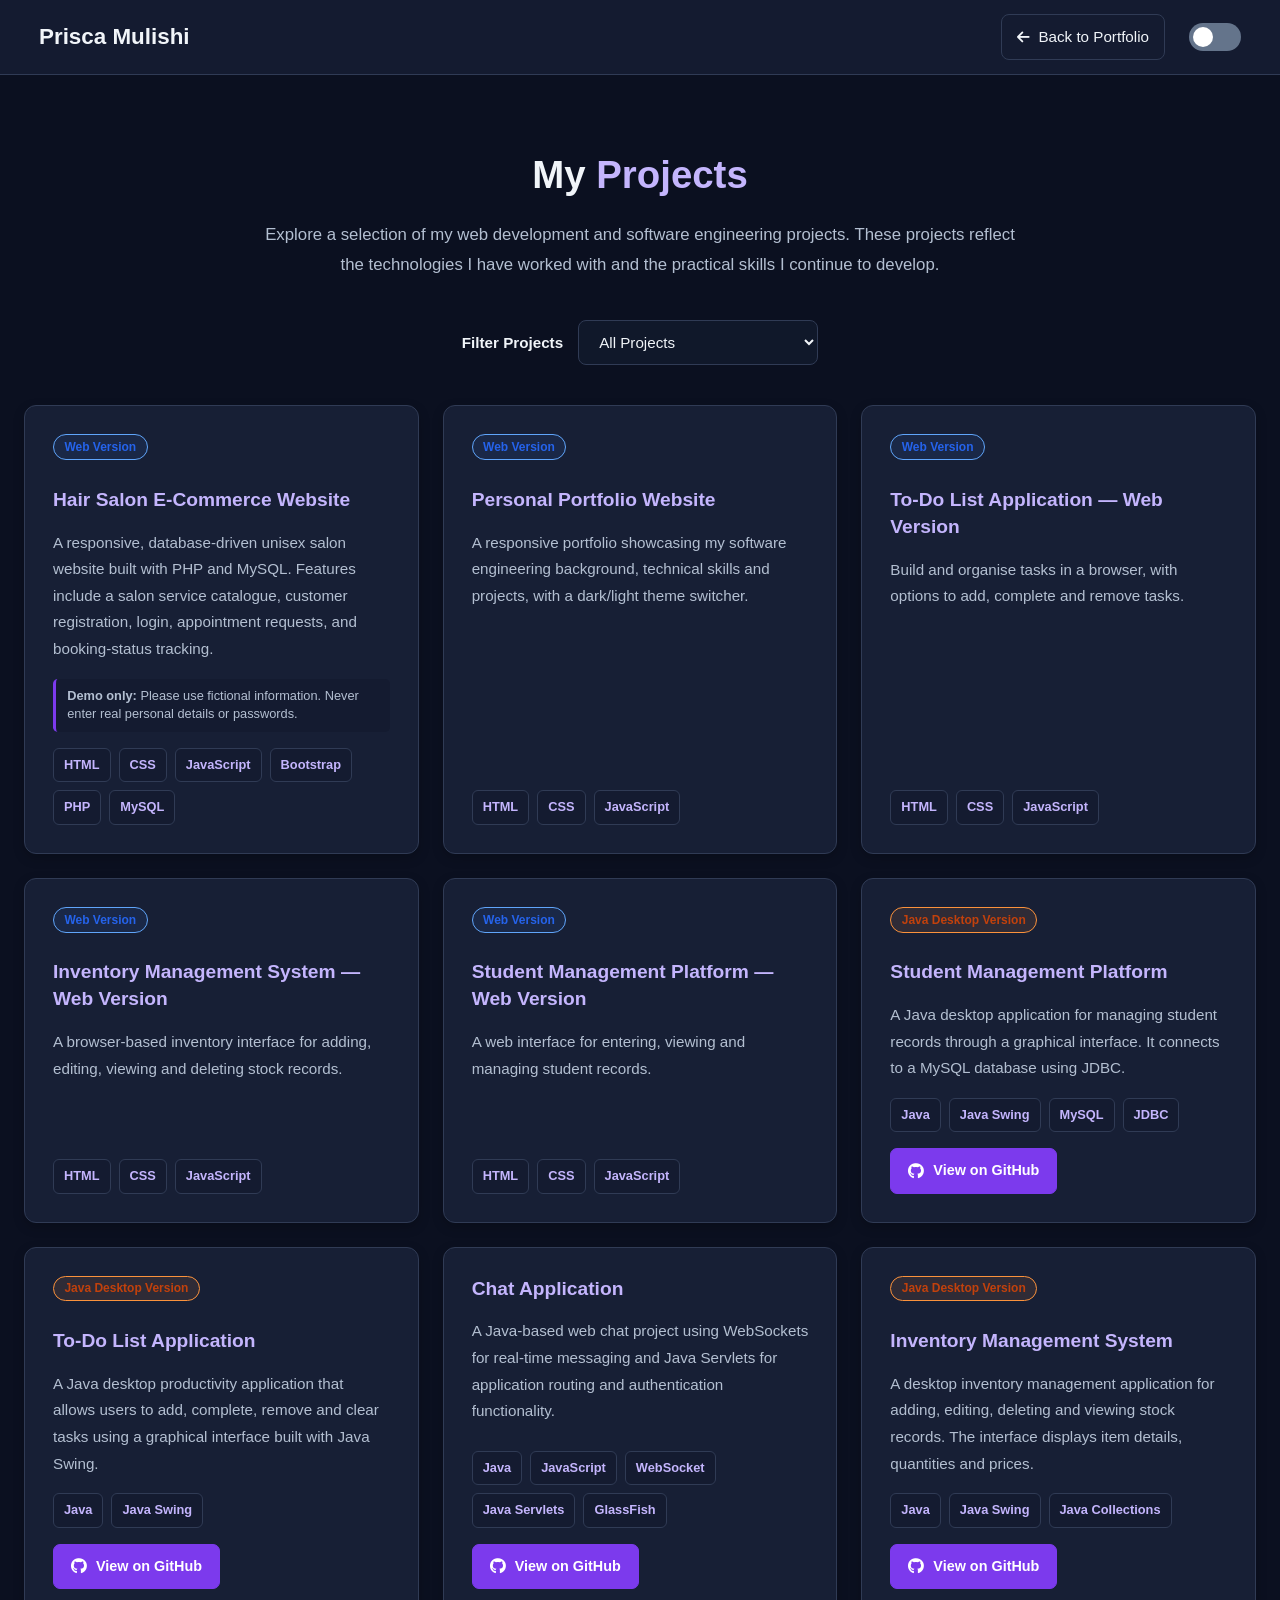
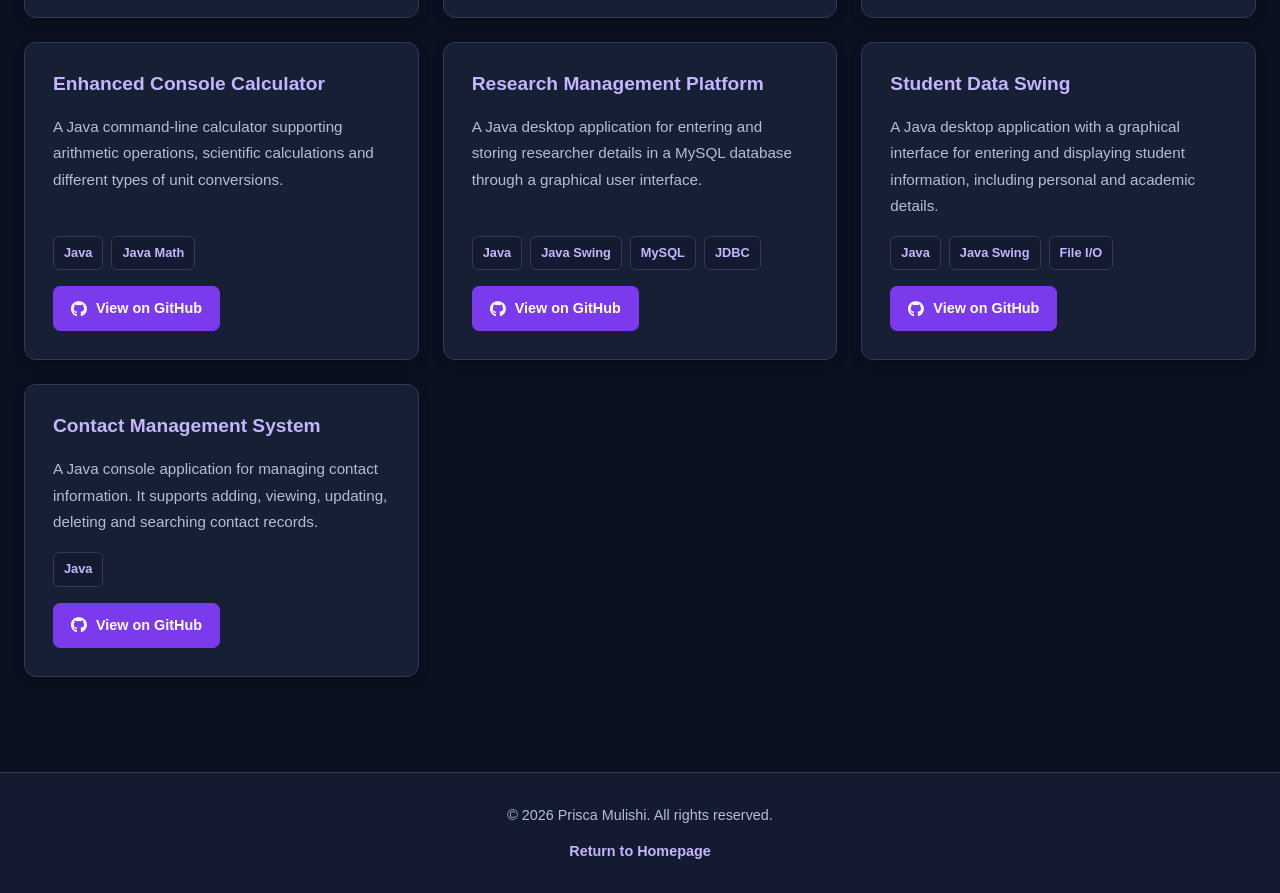
==== commit 2385d106: "Update portfolio project previews and favicon Add screenshot previews for the Hair Salon and Persona" ====
--- a/projects.html
+++ b/projects.html
@@ -2,22 +2,21 @@
 <html lang="en">
 
 <head>
+    <link rel="icon" type="image/png" href="favicon.png">
+    <link rel="shortcut icon" href="favicon.ico">
     <meta charset="UTF-8">
     <meta name="viewport" content="width=device-width, initial-scale=1.0">
 
-    <meta name="description"
-          content="Explore web development and Java software projects created by Prisca Mulishi.">
+    <meta name="description" content="Explore web development and Java software projects created by Prisca Mulishi.">
 
     <title>My Projects | Prisca Mulishi</title>
 
     <link rel="stylesheet" href="projects.css">
     <link rel="stylesheet" href="project-previews.css">
 
-    <link rel="stylesheet"
-          href="https://cdnjs.cloudflare.com/ajax/libs/font-awesome/6.7.2/css/all.min.css"
-          integrity="sha512-Evv84Mr4kqVGRNSgIGL/F/aIDqQb7xQ2vcrdIwxfjThSH8CSR7PBEakCr51Ck+w+/U6swU2Im1vVX0SVk9ABhg=="
-          crossorigin="anonymous"
-          referrerpolicy="no-referrer">
+    <link rel="stylesheet" href="https://cdnjs.cloudflare.com/ajax/libs/font-awesome/6.7.2/css/all.min.css"
+        integrity="sha512-Evv84Mr4kqVGRNSgIGL/F/aIDqQb7xQ2vcrdIwxfjThSH8CSR7PBEakCr51Ck+w+/U6swU2Im1vVX0SVk9ABhg=="
+        crossorigin="anonymous" referrerpolicy="no-referrer">
 </head>
 
 <body>
@@ -44,10 +43,7 @@
                 <!-- Dark / Light Theme -->
                 <div class="toggle">
                     <label class="switch">
-                        <input
-                            type="checkbox"
-                            id="theme-toggle"
-                            aria-label="Use light theme">
+                        <input type="checkbox" id="theme-toggle" aria-label="Use light theme">
 
                         <span class="slider" aria-hidden="true"></span>
                     </label>
@@ -85,9 +81,7 @@
                     Filter Projects
                 </label>
 
-                <select
-                    id="project-filter"
-                    onchange="filterProjects(this.value)">
+                <select id="project-filter" onchange="filterProjects(this.value)">
 
                     <option value="all">
                         All Projects
@@ -116,18 +110,33 @@
 
 
                 <!-- PROJECT 1 -->
-                <article class="project-card web">
-
-                    <h3>Hair Salon E-Commerce Website</h3>
-
-                    <p>
-                        A database-driven hair salon website
-                        project featuring service information,
-                        appointment booking and hair-product
-                        shopping functionality. The project
-                        uses PHP and MySQL alongside
-                        front-end web technologies.
-                    </p>
+
+                <!-- SALON_DEMO_PREVIEW_V1 -->
+
+                <article class="project-card web web-version-card" tabindex="0"
+                    aria-label="Eve and Steve Salon project screenshot preview">
+
+                    <span class="project-version-label">
+                        Web Version
+                    </span>
+
+                    <h3>
+                        Hair Salon E-Commerce Website
+                    </h3>
+
+                    <p>
+                        A responsive, database-driven unisex salon website
+                        built with PHP and MySQL. Features include a salon
+                        service catalogue, customer registration, login,
+                        appointment requests, and booking-status tracking.
+                    </p>
+
+                    <!-- Portfolio demonstration notice -->
+
+                    <p class="salon-demo-notice" role="note"><strong>Demo only:</strong> Please use fictional
+                        information. Never enter real personal details or passwords.</p>
+
+                    <!-- Technologies -->
 
                     <div class="tags">
                         <span>HTML</span>
@@ -138,49 +147,88 @@
                         <span>MySQL</span>
                     </div>
 
-                    <a href="https://github.com/Riska997/E-Commerce_HairSalon"
-                       target="_blank"
-                       rel="noopener noreferrer">
-                        <i class="fab fa-github" aria-hidden="true"></i>
-                        View on GitHub
-                    </a>
+                    <!-- Preserve original GitHub functionality
+
+    <a
+        href="https://github.com/Riska997/E-Commerce_HairSalon"
+        target="_blank"
+        rel="noopener noreferrer"
+    >
+        <i class="fab fa-github" aria-hidden="true"></i>
+             View on GitHub
+    </a>-->
+
+                    <!-- Screenshot preview -->
+
+                    <div class="web-hover-preview">
+
+                        <div class="web-preview-frame">
+
+                            <img src="images/salon-web-preview.png" alt="Screenshot of the Eve and Steve Salon website"
+                                loading="lazy">
+
+                        </div>
+
+                        <div class="web-preview-footer">
+
+                            <span class="web-preview-action">
+                                Live demo under security review
+                            </span>
+
+                            <a class="web-preview-action" href="https://github.com/Riska997/E-Commerce_HairSalon"
+                                target="_blank" rel="noopener noreferrer">
+                                View On GitHub
+                            </a>
+
+                        </div>
+
+                    </div>
 
                 </article>
 
 
                 <!-- PROJECT 2 -->
-                <article class="project-card web">
-
+                <!-- PORTFOLIO_SELF_PREVIEW_V1 -->
+                <article class="project-card web web-version-card" tabindex="0"
+                    data-demo-url="https://riska997.github.io/personal-portfolio-website/"
+                    aria-label="Personal Portfolio Website live preview">
+                    <span class="project-version-label">Web Version</span>
                     <h3>Personal Portfolio Website</h3>
-
-                    <p>
-                        A responsive personal website
-                        developed to showcase my
-                        software engineering background,
-                        technical skills and projects.
-                        It includes a theme switcher,
-                        project pages and a contact form.
-                    </p>
-
+                    <p>
+                        A responsive portfolio showcasing my software engineering background,
+                        technical skills and projects, with a dark/light theme switcher.
+                    </p>
                     <div class="tags">
                         <span>HTML</span>
                         <span>CSS</span>
                         <span>JavaScript</span>
                     </div>
-
-                    <a href="https://github.com/Riska997/personal-portfolio-website"
-                       target="_blank"
-                       rel="noopener noreferrer">
-                        <i class="fab fa-github" aria-hidden="true"></i>
-                        View on GitHub
-                    </a>
-
+                    <!--Original Github Link
+    <a href="https://github.com/Riska997/personal-portfolio-website"
+       target="_blank" rel="noopener noreferrer">View Code on GitHub</a>-->
+
+                    <!-- Preview displays when card is hovered, or focused with the keyboard. -->
+                    <div class="web-hover-preview">
+
+                        <div class="web-preview-frame">
+                            <img src="images/portfolio-web-preview.png"
+                                alt="Screenshot of my personal portfolio homepage" loading="lazy">
+                        </div>
+                        <div class="web-preview-footer">
+                            <a class="web-preview-action is-live"
+                                href="https://riska997.github.io/personal-portfolio-website/" target="_blank"
+                                rel="noopener noreferrer">Click Here to Open Website</a>
+                            <a class="web-preview-action" href="https://github.com/Riska997/personal-portfolio-website"
+                                target="_blank" rel="noopener noreferrer">View On GitHub</a>
+                        </div>
+                    </div>
                 </article>
 
 
                 <!-- To-Do List Application: browser version -->
-                <article class="project-card web web-version-card" tabindex="0" data-demo-url="https://riska997.github.io/To-Do-List/"
-                         aria-label="To-Do List Application — web version preview">
+                <article class="project-card web web-version-card" tabindex="0"
+                    data-demo-url="https://riska997.github.io/To-Do-List/"
+                    aria-label="To-Do List Application — web version preview">
                     <span class="project-version-label">Web Version</span>
                     <h3>To-Do List Application — Web Version</h3>
                     <p>Build and organise tasks in a browser, with options to add, complete and remove tasks.</p>
@@ -193,18 +241,21 @@
                     <!-- Preview displays when card is hovered, or focused with the keyboard. -->
                     <div class="web-hover-preview">
                         <div class="web-preview-frame">
-                            <img src="images/todo-web-preview.png" alt="Screenshot of the To-Do List web application dashboard" loading="lazy">
+                            <img src="images/todo-web-preview.png"
+                                alt="Screenshot of the To-Do List web application dashboard" loading="lazy">
                         </div>
                         <div class="web-preview-footer">
-                            <strong>Website Screenshot</strong>
-                            <a class="web-preview-action is-live" href="https://riska997.github.io/To-Do-List/" target="_blank" rel="noopener noreferrer">Click Here to Open Website</a>
+
+                            <a class="web-preview-action is-live" href="https://riska997.github.io/To-Do-List/"
+                                target="_blank" rel="noopener noreferrer">Click Here to Open Website</a>
                         </div>
                     </div>
                 </article>
 
                 <!-- Inventory Management System: browser version -->
-                <article class="project-card web web-version-card" tabindex="0" data-demo-url="https://riska997.github.io/Inventory-Management-System/"
-                         aria-label="Inventory Management System — web version preview">
+                <article class="project-card web web-version-card" tabindex="0"
+                    data-demo-url="https://riska997.github.io/Inventory-Management-System/"
+                    aria-label="Inventory Management System — web version preview">
                     <span class="project-version-label">Web Version</span>
                     <h3>Inventory Management System — Web Version</h3>
                     <p>A browser-based inventory interface for adding, editing, viewing and deleting stock records.</p>
@@ -217,18 +268,22 @@
                     <!-- Preview displays when card is hovered, or focused with the keyboard. -->
                     <div class="web-hover-preview">
                         <div class="web-preview-frame">
-                            <img src="images/inventory-web-preview.png" alt="Screenshot of the Inventory Management System website" loading="lazy">
+                            <img src="images/inventory-web-preview.png"
+                                alt="Screenshot of the Inventory Management System website" loading="lazy">
                         </div>
                         <div class="web-preview-footer">
-                            <strong>Website Screenshot</strong>
-                            <a class="web-preview-action is-live" href="https://riska997.github.io/Inventory-Management-System/" target="_blank" rel="noopener noreferrer">Click Here to Open Website</a>
+
+                            <a class="web-preview-action is-live"
+                                href="https://riska997.github.io/Inventory-Management-System/" target="_blank"
+                                rel="noopener noreferrer">Click Here to Open Website</a>
                         </div>
                     </div>
                 </article>
 
                 <!-- Student Management Platform: browser version -->
-                <article class="project-card web web-version-card" tabindex="0" data-demo-url="https://riska997.github.io/student-management-/"
-                         aria-label="Student Management Platform — web version preview">
+                <article class="project-card web web-version-card" tabindex="0"
+                    data-demo-url="https://riska997.github.io/student-management-/"
+                    aria-label="Student Management Platform — web version preview">
                     <span class="project-version-label">Web Version</span>
                     <h3>Student Management Platform — Web Version</h3>
                     <p>A web interface for entering, viewing and managing student records.</p>
@@ -241,11 +296,13 @@
                     <!-- Preview displays when card is hovered, or focused with the keyboard. -->
                     <div class="web-hover-preview">
                         <div class="web-preview-frame">
-                            <img src="images/student-web-preview.png" alt="Screenshot of the Campus Ledger student management website" loading="lazy">
+                            <img src="images/student-web-preview.png"
+                                alt="Screenshot of the Campus Ledger student management website" loading="lazy">
                         </div>
                         <div class="web-preview-footer">
-                            <strong>Website Screenshot</strong>
-                            <a class="web-preview-action is-live" href="https://riska997.github.io/student-management-/" target="_blank" rel="noopener noreferrer">Click Here to Open Website</a>
+
+                            <a class="web-preview-action is-live" href="https://riska997.github.io/student-management-/"
+                                target="_blank" rel="noopener noreferrer">Click Here to Open Website</a>
                         </div>
                     </div>
                 </article>
@@ -277,9 +334,8 @@
                         <span>JDBC</span>
                     </div>
 
-                    <a href="https://github.com/Riska997/StudentManagementPlatform"
-                       target="_blank"
-                       rel="noopener noreferrer">
+                    <a href="https://github.com/Riska997/StudentManagementPlatform" target="_blank"
+                        rel="noopener noreferrer">
                         <i class="fab fa-github" aria-hidden="true"></i>
                         View on GitHub
                     </a>
@@ -306,9 +362,7 @@
                         <span>Java Swing</span>
                     </div>
 
-                    <a href="https://github.com/Riska997/Listjava"
-                       target="_blank"
-                       rel="noopener noreferrer">
+                    <a href="https://github.com/Riska997/Listjava" target="_blank" rel="noopener noreferrer">
                         <i class="fab fa-github" aria-hidden="true"></i>
                         View on GitHub
                     </a>
@@ -337,12 +391,10 @@
                         <span>GlassFish</span>
                     </div>
 
-                    
-                    <a href="https://github.com/Riska997/ChatApplication"
-                        target="_blank"
-                        rel="noopener noreferrer">
-                            <i class="fab fa-github" aria-hidden="true"></i>
-                            View on GitHub
+
+                    <a href="https://github.com/Riska997/ChatApplication" target="_blank" rel="noopener noreferrer">
+                        <i class="fab fa-github" aria-hidden="true"></i>
+                        View on GitHub
                     </a>
 
 
@@ -369,9 +421,8 @@
                         <span>Java Collections</span>
                     </div>
 
-                    <a href="https://github.com/Riska997/InventoryManagementSystem"
-                       target="_blank"
-                       rel="noopener noreferrer">
+                    <a href="https://github.com/Riska997/InventoryManagementSystem" target="_blank"
+                        rel="noopener noreferrer">
                         <i class="fab fa-github" aria-hidden="true"></i>
                         View on GitHub
                     </a>
@@ -397,9 +448,7 @@
                         <span>Java Math</span>
                     </div>
 
-                    <a href="https://github.com/Riska997/ConsoleCalculator"
-                       target="_blank"
-                       rel="noopener noreferrer">
+                    <a href="https://github.com/Riska997/ConsoleCalculator" target="_blank" rel="noopener noreferrer">
                         <i class="fab fa-github" aria-hidden="true"></i>
                         View on GitHub
                     </a>
@@ -427,9 +476,8 @@
                         <span>JDBC</span>
                     </div>
 
-                    <a href="https://github.com/Riska997/ResearchManagementPlatform"
-                       target="_blank"
-                       rel="noopener noreferrer">
+                    <a href="https://github.com/Riska997/ResearchManagementPlatform" target="_blank"
+                        rel="noopener noreferrer">
                         <i class="fab fa-github" aria-hidden="true"></i>
                         View on GitHub
                     </a>
@@ -457,9 +505,7 @@
                         <span>File I/O</span>
                     </div>
 
-                    <a href="https://github.com/Riska997/StudentDataSwing"
-                       target="_blank"
-                       rel="noopener noreferrer">
+                    <a href="https://github.com/Riska997/StudentDataSwing" target="_blank" rel="noopener noreferrer">
                         <i class="fab fa-github" aria-hidden="true"></i>
                         View on GitHub
                     </a>
@@ -485,9 +531,8 @@
                         <span>Java</span>
                     </div>
 
-                    <a href="https://github.com/Riska997/SimpleContactManagementSystem"
-                       target="_blank"
-                       rel="noopener noreferrer">
+                    <a href="https://github.com/Riska997/SimpleContactManagementSystem" target="_blank"
+                        rel="noopener noreferrer">
                         <i class="fab fa-github" aria-hidden="true"></i>
                         View on GitHub
                     </a>
@@ -521,4 +566,5 @@
     <script src="project-previews.js"></script>
 
 </body>
-</html>
+
+</html>
--- a/project-previews.css
+++ b/project-previews.css
@@ -114,3 +114,44 @@
 @media (prefers-reduced-motion: reduce) {
     .web-version-card .web-hover-preview { transition: none; }
 }
+
+/* SALON_COMPACT_NOTICE_V1 - compact demo disclaimer, consistent project cards */
+.project-card .salon-demo-notice {
+    flex: 0 0 auto;
+    margin: 0;
+    padding: .55rem .7rem;
+    border-left: 3px solid var(--main-color, #7c3aed);
+    border-radius: .3rem;
+    background: var(--second-bg-color, #141b30);
+    color: var(--muted-color, #b3bfd1);
+    font-size: .8rem;
+    line-height: 1.4;
+}
+/* CLEAN WEBSITE PREVIEW FOOTERS */
+
+.web-version-card .web-preview-footer {
+    display: flex;
+    flex-direction: column;
+    align-items: stretch;
+    justify-content: center;
+    gap: 10px;
+    text-align: center;
+}
+
+.web-version-card .web-preview-footer .web-preview-action {
+    display: flex;
+    align-items: center;
+    justify-content: center;
+    width: 100%;
+    box-sizing: border-box;
+    text-align: center;
+}
+
+/* Keep screenshot previews proportional */
+
+.web-version-card .web-preview-frame img {
+    display: block;
+    width: 100%;
+    height: 100%;
+    object-fit: cover;
+}
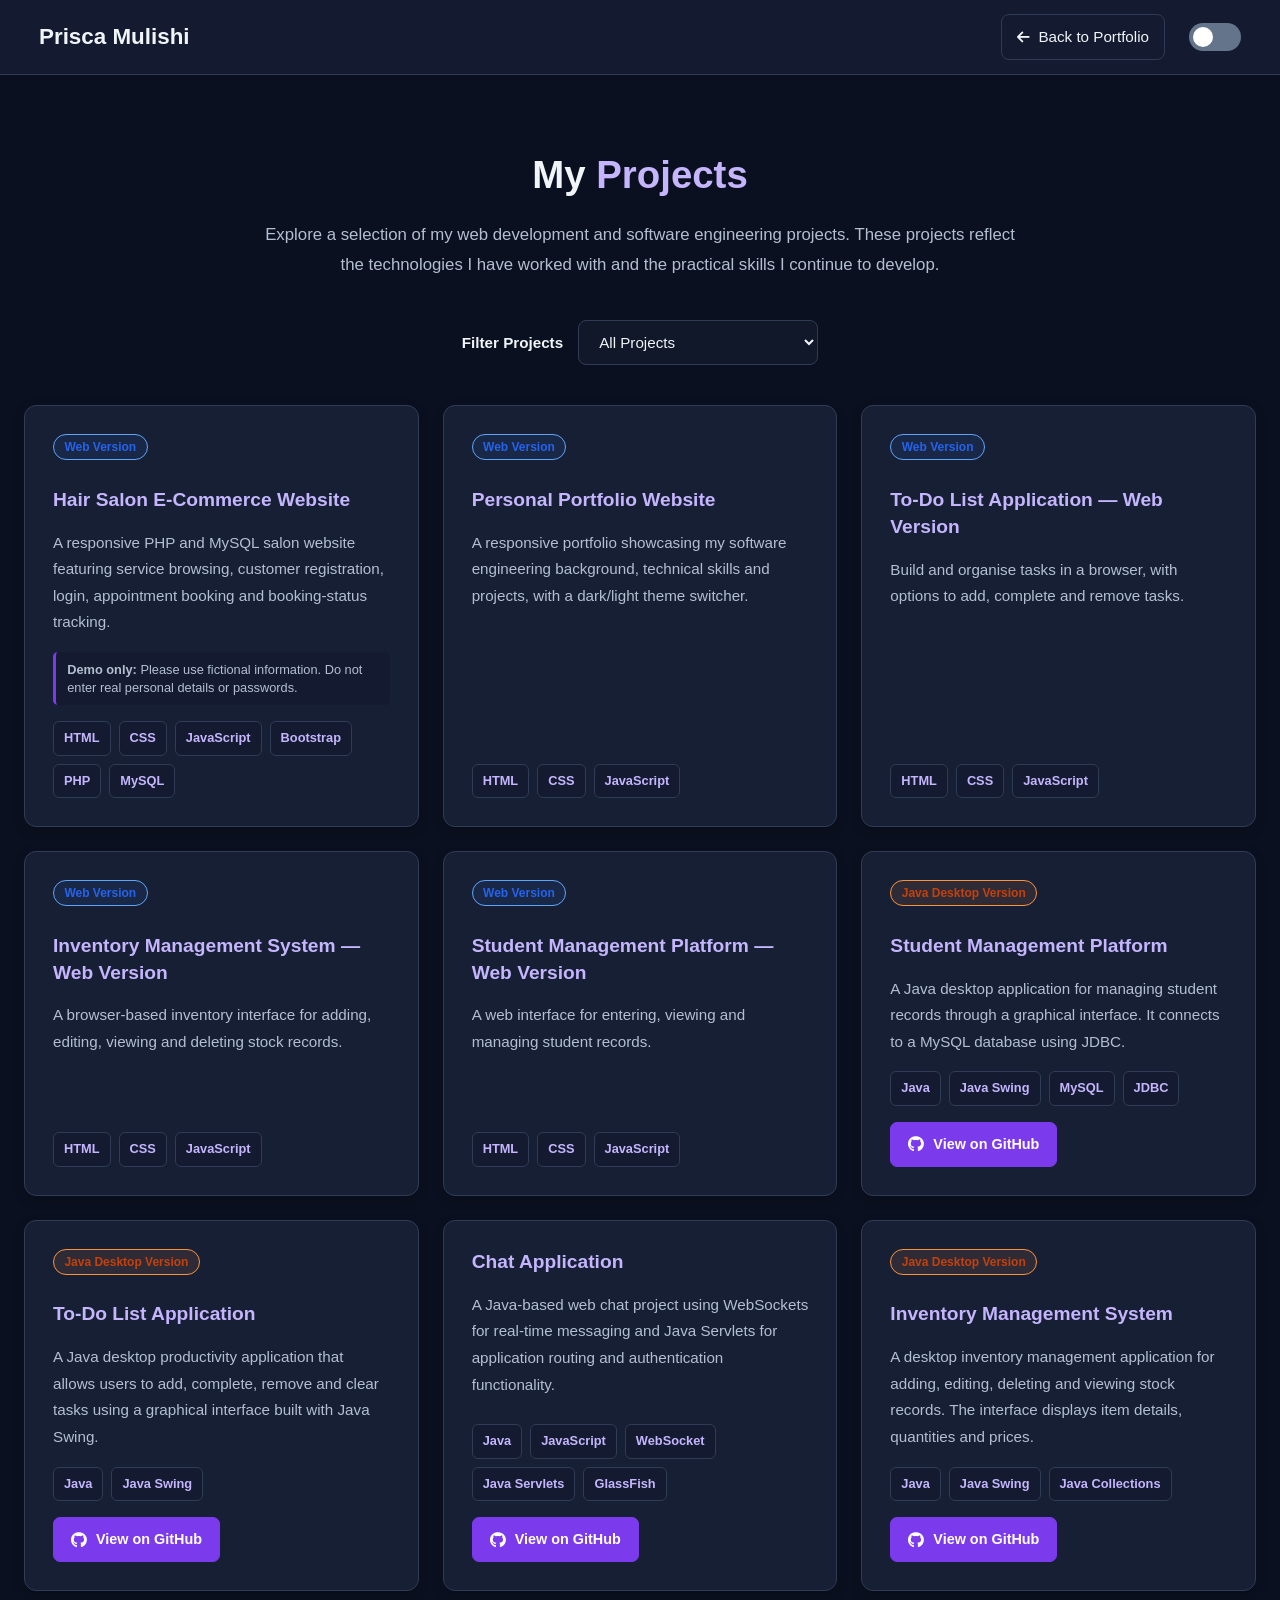
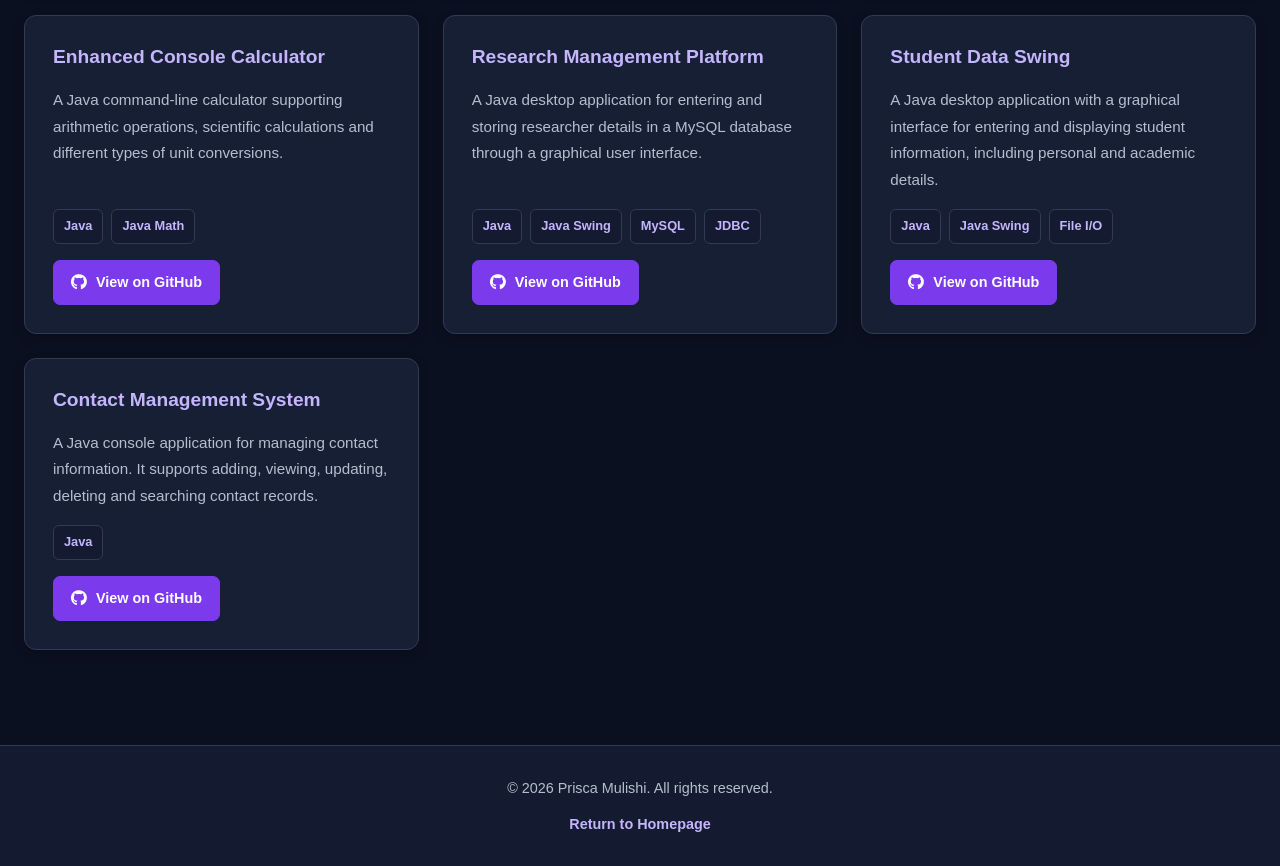
==== commit 741dc90d: "Preview Link of Salon The website is finally live." ====
--- a/projects.html
+++ b/projects.html
@@ -110,33 +110,25 @@
 
 
                 <!-- PROJECT 1 -->
-
                 <!-- SALON_DEMO_PREVIEW_V1 -->
-
                 <article class="project-card web web-version-card" tabindex="0"
-                    aria-label="Eve and Steve Salon project screenshot preview">
-
-                    <span class="project-version-label">
-                        Web Version
-                    </span>
-
-                    <h3>
-                        Hair Salon E-Commerce Website
-                    </h3>
-
-                    <p>
-                        A responsive, database-driven unisex salon website
-                        built with PHP and MySQL. Features include a salon
-                        service catalogue, customer registration, login,
-                        appointment requests, and booking-status tracking.
-                    </p>
-
-                    <!-- Portfolio demonstration notice -->
-
-                    <p class="salon-demo-notice" role="note"><strong>Demo only:</strong> Please use fictional
-                        information. Never enter real personal details or passwords.</p>
-
-                    <!-- Technologies -->
+                    data-demo-url="https://eveandstevesalon.cu.ma/"
+                    aria-label="Eve and Steve Salon live website preview">
+
+                    <span class="project-version-label">Web Version</span>
+
+                    <h3>Hair Salon E-Commerce Website</h3>
+
+                    <p>
+                        A responsive PHP and MySQL salon website featuring
+                        service browsing, customer registration, login,
+                        appointment booking and booking-status tracking.
+                    </p>
+
+                    <p class="salon-demo-notice" role="note">
+                        <strong>Demo only:</strong> Please use fictional information.
+                        Do not enter real personal details or passwords.
+                    </p>
 
                     <div class="tags">
                         <span>HTML</span>
@@ -147,43 +139,23 @@
                         <span>MySQL</span>
                     </div>
 
-                    <!-- Preserve original GitHub functionality
-
-    <a
-        href="https://github.com/Riska997/E-Commerce_HairSalon"
-        target="_blank"
-        rel="noopener noreferrer"
-    >
-        <i class="fab fa-github" aria-hidden="true"></i>
-             View on GitHub
-    </a>-->
-
-                    <!-- Screenshot preview -->
-
+                    <!-- Preview displays on hover or keyboard focus. -->
                     <div class="web-hover-preview">
 
                         <div class="web-preview-frame">
-
                             <img src="images/salon-web-preview.png" alt="Screenshot of the Eve and Steve Salon website"
                                 loading="lazy">
-
                         </div>
 
                         <div class="web-preview-footer">
-
-                            <span class="web-preview-action">
-                                Live demo under security review
-                            </span>
+                            <a class="web-preview-action is-live" href="https://eveandstevesalon.cu.ma/" target="_blank"
+                                rel="noopener noreferrer">Click Here to Open Website</a>
 
                             <a class="web-preview-action" href="https://github.com/Riska997/E-Commerce_HairSalon"
-                                target="_blank" rel="noopener noreferrer">
-                                View On GitHub
-                            </a>
-
-                        </div>
-
-                    </div>
-
+                                target="_blank" rel="noopener noreferrer">View On GitHub</a>
+                        </div>
+
+                    </div>
                 </article>
 
 
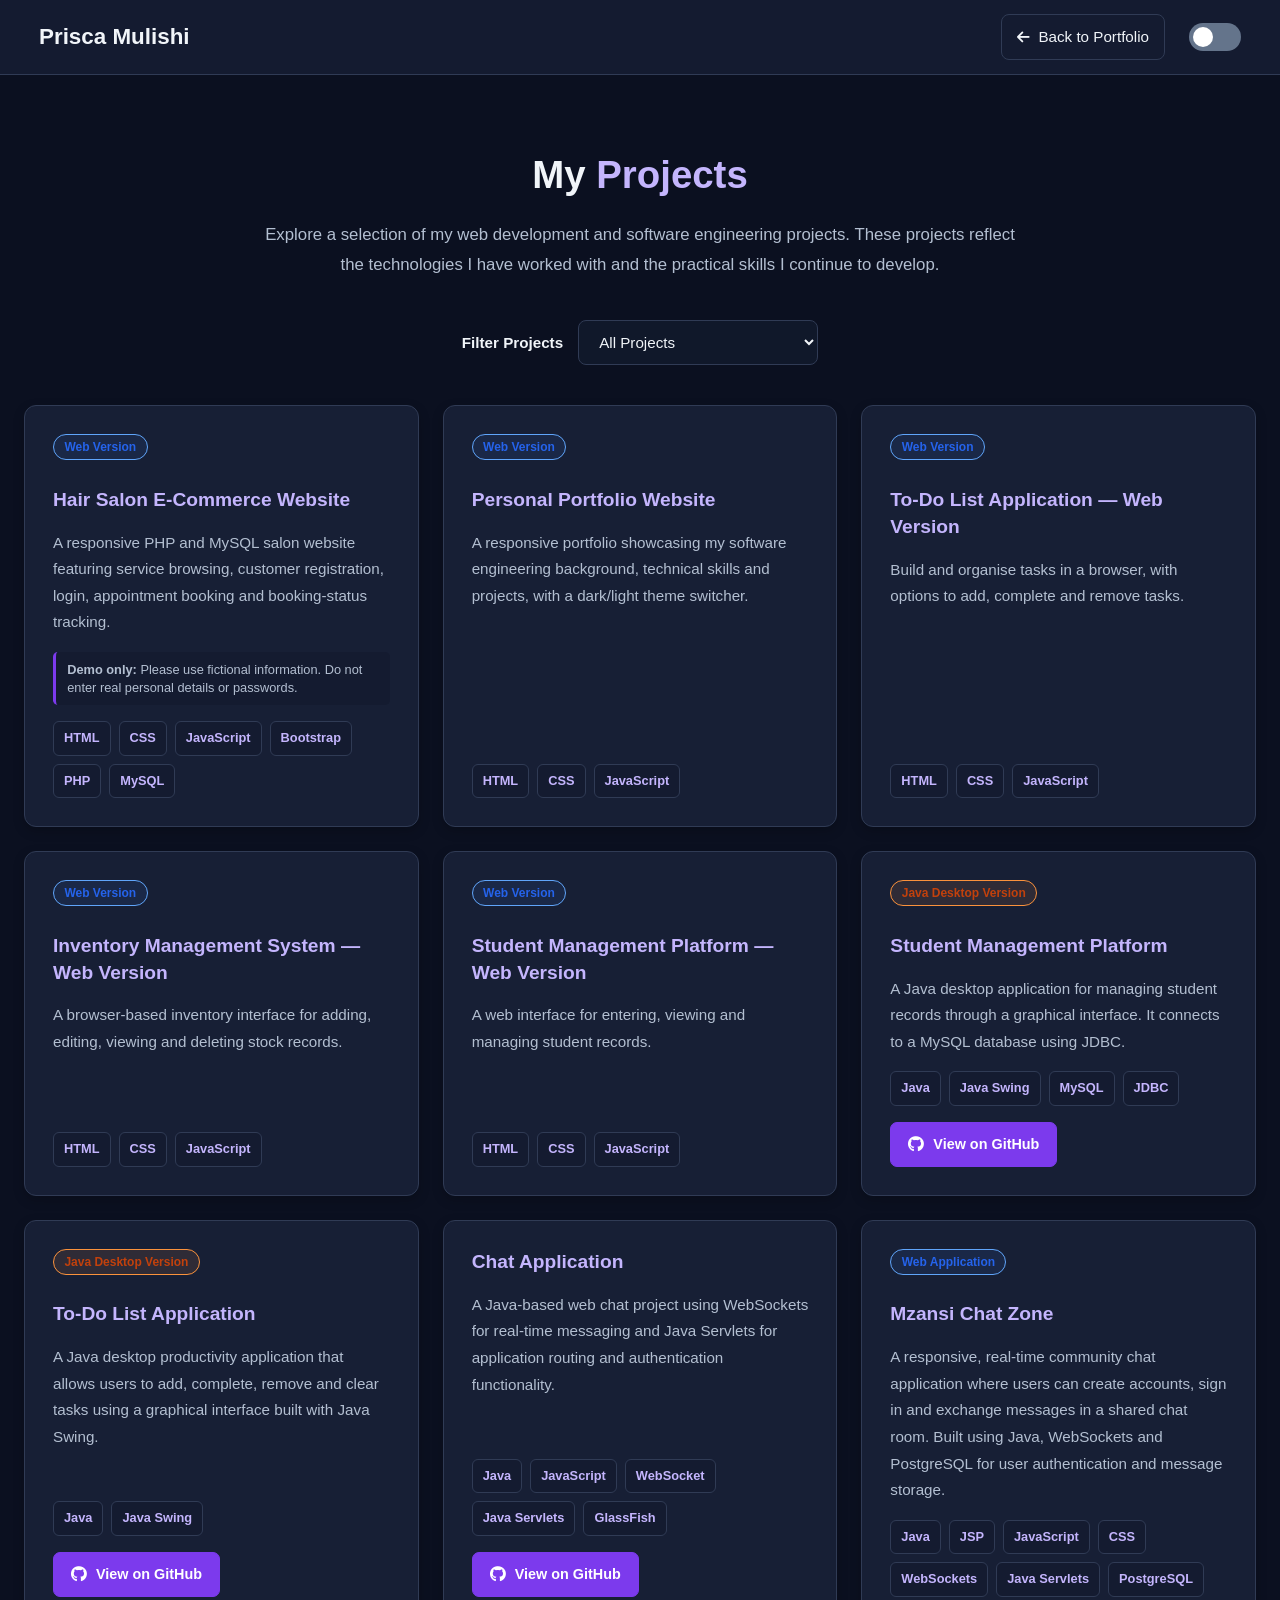
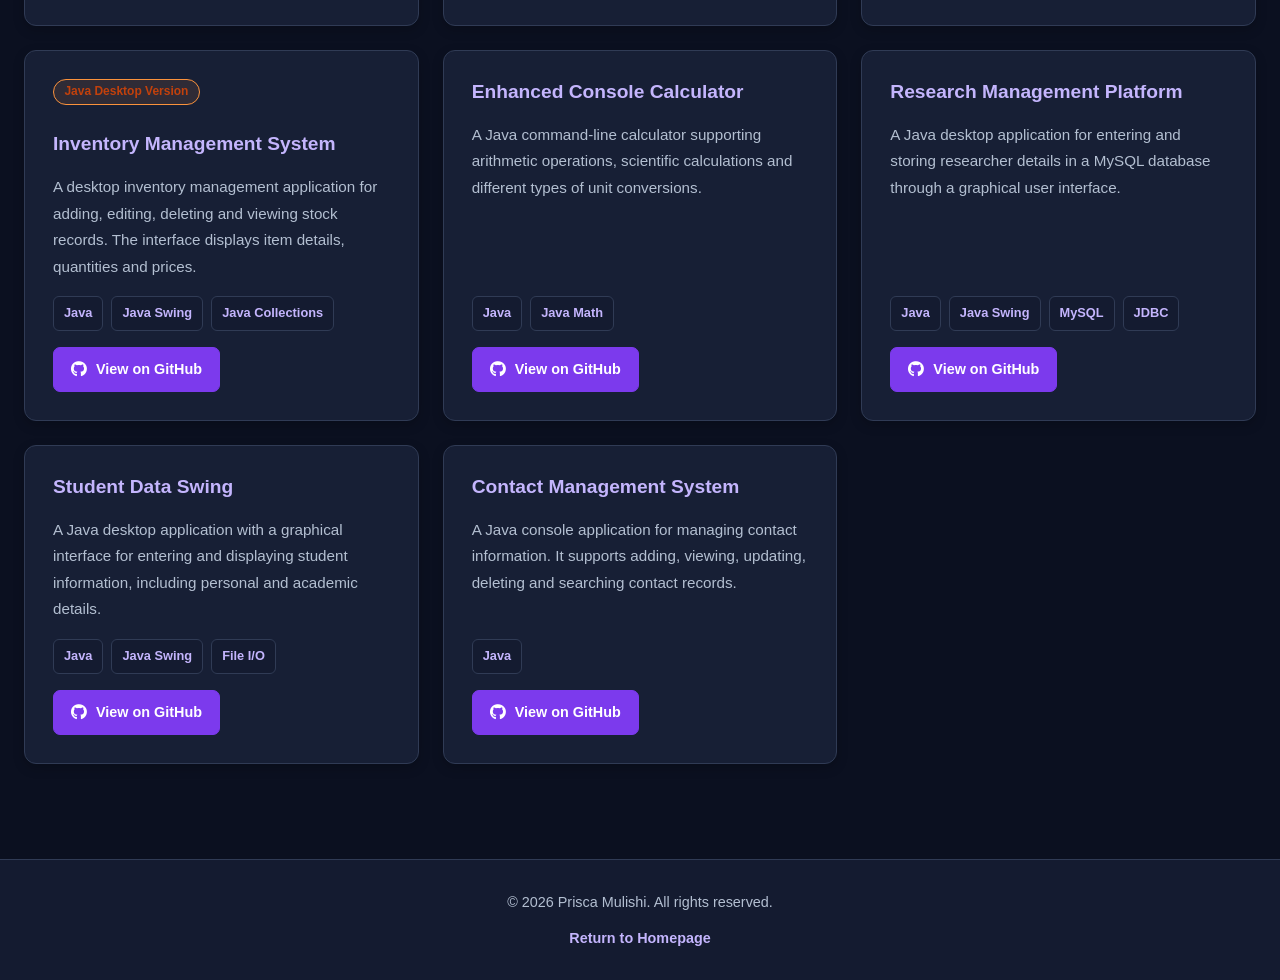
==== commit 09c55587: "Chat app live" ====
--- a/projects.html
+++ b/projects.html
@@ -373,7 +373,59 @@
                 </article>
 
 
-                <!-- PROJECT 6 -->
+                <!-- Mzansi Chat Zone — Live Java Web Application -->
+                <article class="project-card web web-version-card" tabindex="0"
+                    data-demo-url="https://mzansi-chat-zone-q5m2.onrender.com/login"
+                    aria-label="Mzansi Chat Zone live website preview">
+
+                    <span class="project-version-label">Web Application</span>
+
+                    <h3>Mzansi Chat Zone</h3>
+
+                    <p>
+                        A responsive, real-time community chat application
+                        where users can create accounts, sign in and exchange
+                        messages in a shared chat room. Built using Java,
+                        WebSockets and PostgreSQL for user authentication
+                        and message storage.
+                    </p>
+
+                    <div class="tags">
+                        <span>Java</span>
+                        <span>JSP</span>
+                        <span>JavaScript</span>
+                        <span>CSS</span>
+                        <span>WebSockets</span>
+                        <span>Java Servlets</span>
+                        <span>PostgreSQL</span>
+                    </div>
+
+                    <!-- Preview appears on hover or keyboard focus -->
+                    <div class="web-hover-preview">
+
+                        <div class="web-preview-frame">
+                            <img src="images/chat-preview.png"
+                                alt="Screenshot of the Mzansi Chat Zone community chat interface" loading="lazy">
+                        </div>
+
+                        <div class="web-preview-footer">
+
+                            <a class="web-preview-action is-live"
+                                href="https://mzansi-chat-zone-q5m2.onrender.com/login" target="_blank"
+                                rel="noopener noreferrer">
+                                Click Here to Open Website
+                            </a>
+
+                            <a class="web-preview-action" href="https://github.com/Riska997/Mzansi-Chat-Zone"
+                                target="_blank" rel="noopener noreferrer">
+                                View On GitHub
+                            </a>
+
+                        </div>
+                    </div>
+                </article>
+
+                <!-- PROJECT 7-->
                 <article class="project-card java">
                     <span class="project-version-label java-version">Java Desktop Version</span>
 
@@ -402,7 +454,7 @@
                 </article>
 
 
-                <!-- PROJECT 7 -->
+                <!-- PROJECT 8-->
                 <article class="project-card java">
 
                     <h3>Enhanced Console Calculator</h3>
@@ -428,7 +480,7 @@
                 </article>
 
 
-                <!-- PROJECT 8 -->
+                <!-- PROJECT 9-->
                 <article class="project-card java">
 
                     <h3>Research Management Platform</h3>
@@ -457,7 +509,7 @@
                 </article>
 
 
-                <!-- PROJECT 9 -->
+                <!-- PROJECT 10 -->
                 <article class="project-card java">
 
                     <h3>Student Data Swing</h3>
@@ -485,7 +537,7 @@
                 </article>
 
 
-                <!-- PROJECT 10 -->
+                <!-- PROJECT 11 -->
                 <article class="project-card java">
 
                     <h3>Contact Management System</h3>
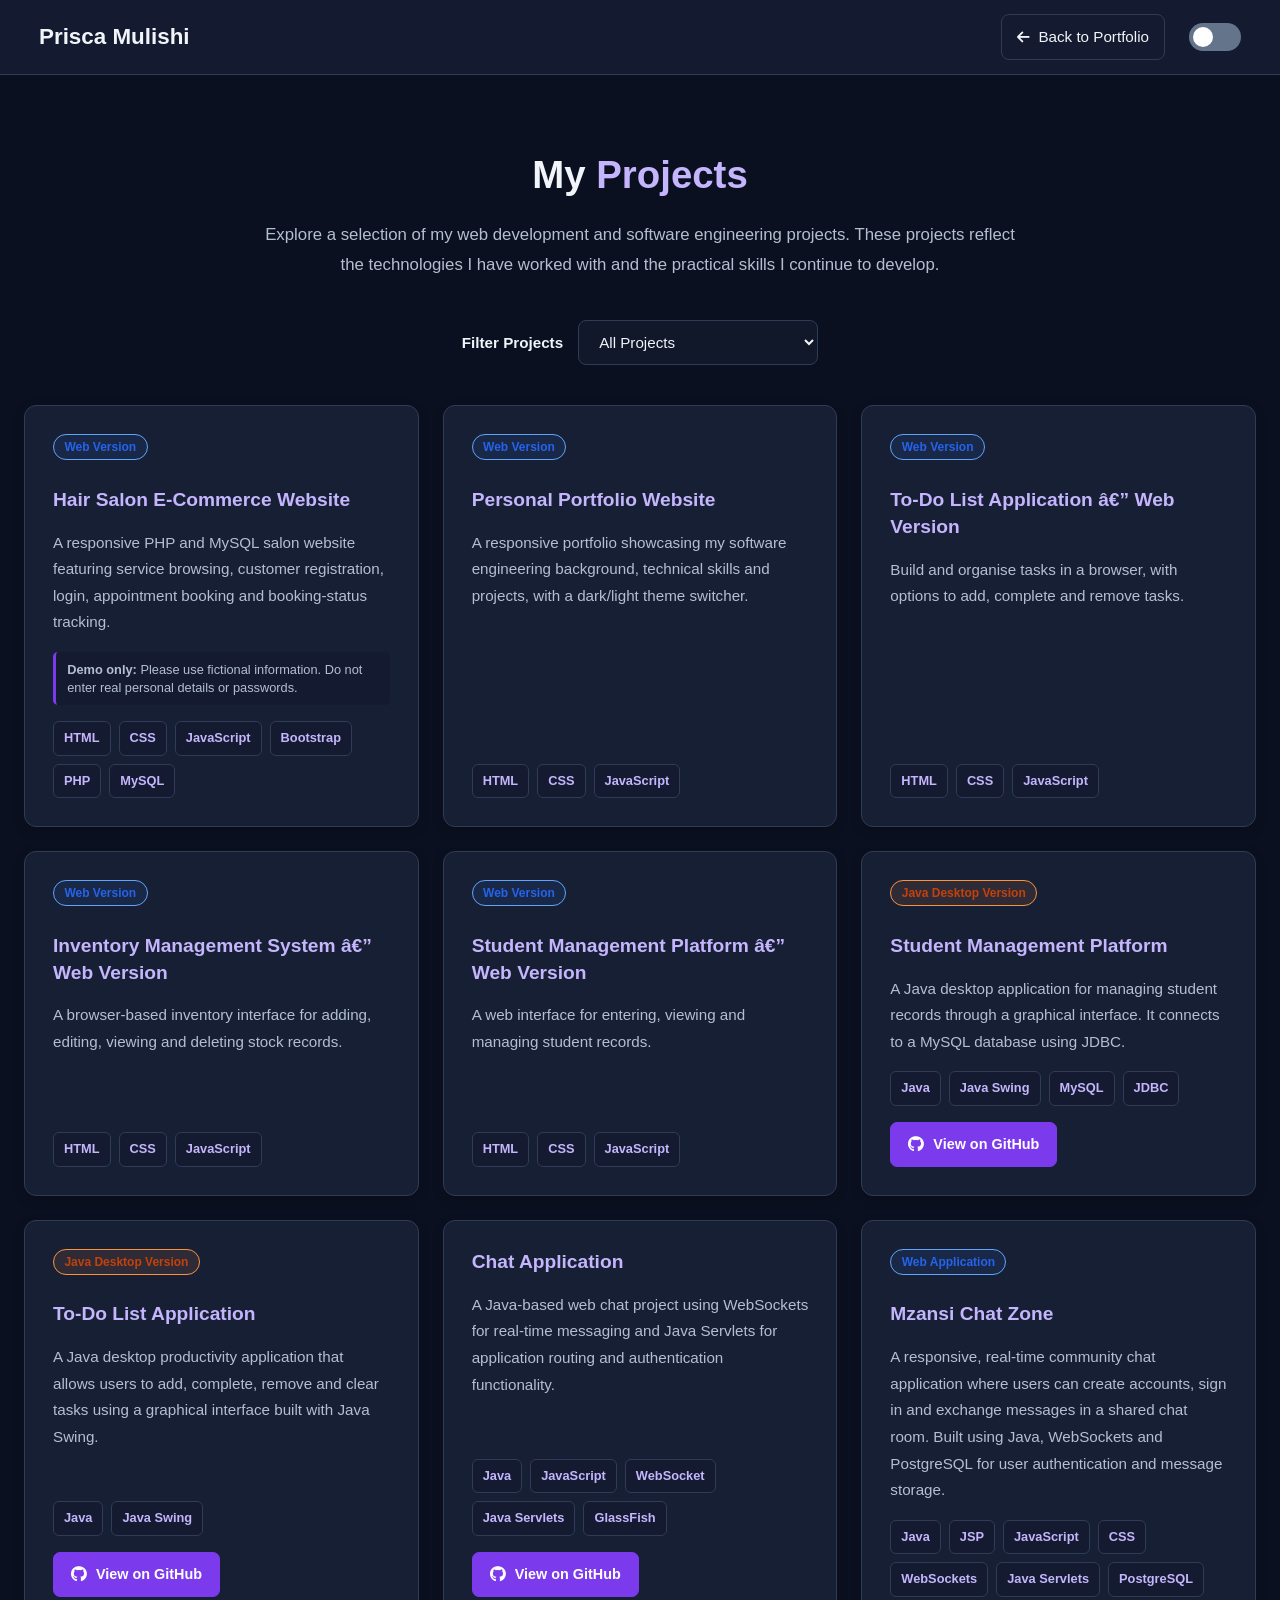
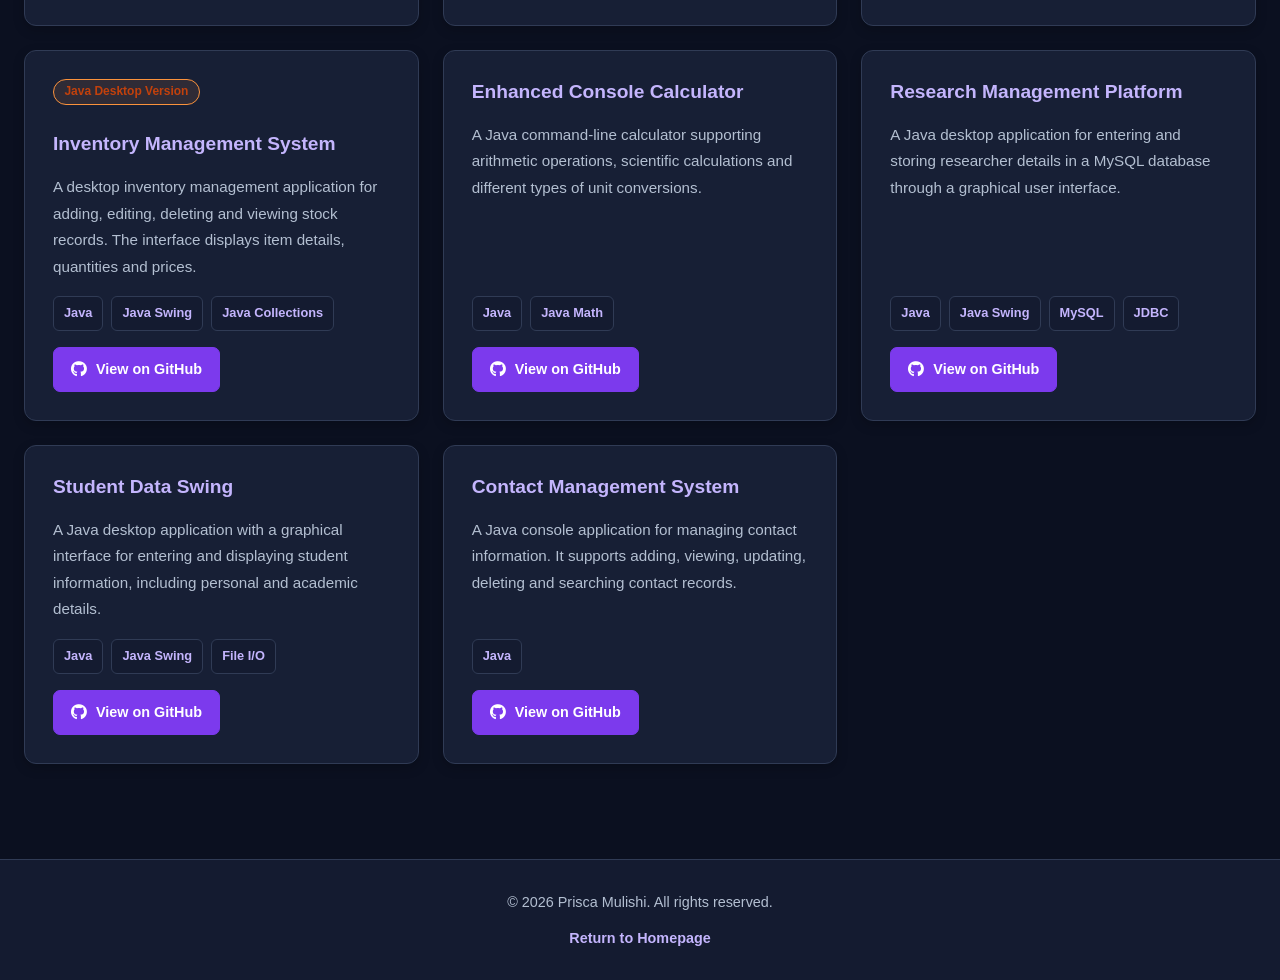
==== commit 1b832336: "Disable Mzansi Chat Zone live demo and show Coming Soon" ====
--- a/projects.html
+++ b/projects.html
@@ -1,4 +1,4 @@
-<!DOCTYPE html>
+﻿<!DOCTYPE html>
 <html lang="en">
 
 <head>
@@ -200,9 +200,9 @@
                 <!-- To-Do List Application: browser version -->
                 <article class="project-card web web-version-card" tabindex="0"
                     data-demo-url="https://riska997.github.io/To-Do-List/"
-                    aria-label="To-Do List Application — web version preview">
+                    aria-label="To-Do List Application â€” web version preview">
                     <span class="project-version-label">Web Version</span>
-                    <h3>To-Do List Application — Web Version</h3>
+                    <h3>To-Do List Application â€” Web Version</h3>
                     <p>Build and organise tasks in a browser, with options to add, complete and remove tasks.</p>
                     <div class="tags">
                         <span>HTML</span>
@@ -227,9 +227,9 @@
                 <!-- Inventory Management System: browser version -->
                 <article class="project-card web web-version-card" tabindex="0"
                     data-demo-url="https://riska997.github.io/Inventory-Management-System/"
-                    aria-label="Inventory Management System — web version preview">
+                    aria-label="Inventory Management System â€” web version preview">
                     <span class="project-version-label">Web Version</span>
-                    <h3>Inventory Management System — Web Version</h3>
+                    <h3>Inventory Management System â€” Web Version</h3>
                     <p>A browser-based inventory interface for adding, editing, viewing and deleting stock records.</p>
                     <div class="tags">
                         <span>HTML</span>
@@ -255,9 +255,9 @@
                 <!-- Student Management Platform: browser version -->
                 <article class="project-card web web-version-card" tabindex="0"
                     data-demo-url="https://riska997.github.io/student-management-/"
-                    aria-label="Student Management Platform — web version preview">
+                    aria-label="Student Management Platform â€” web version preview">
                     <span class="project-version-label">Web Version</span>
-                    <h3>Student Management Platform — Web Version</h3>
+                    <h3>Student Management Platform â€” Web Version</h3>
                     <p>A web interface for entering, viewing and managing student records.</p>
                     <div class="tags">
                         <span>HTML</span>
@@ -373,9 +373,9 @@
                 </article>
 
 
-                <!-- Mzansi Chat Zone — Live Java Web Application -->
+                <!-- Mzansi Chat Zone â€” Live Java Web Application -->
                 <article class="project-card web web-version-card" tabindex="0"
-                    data-demo-url="https://mzansi-chat-zone-q5m2.onrender.com/login"
+                    
                     aria-label="Mzansi Chat Zone live website preview">
 
                     <span class="project-version-label">Web Application</span>
@@ -410,9 +410,8 @@
 
                         <div class="web-preview-footer">
 
-                            <a class="web-preview-action is-live"
-                                href="https://mzansi-chat-zone-q5m2.onrender.com/login" target="_blank"
-                                rel="noopener noreferrer">
+                            <a class="web-preview-action is-live" href="https://mzansi-chat-zone-q5m2.onrender.com/"
+                                target="_blank" rel="noopener noreferrer">
                                 Click Here to Open Website
                             </a>
 
@@ -591,4 +590,4 @@
 
 </body>
 
-</html>+</html>
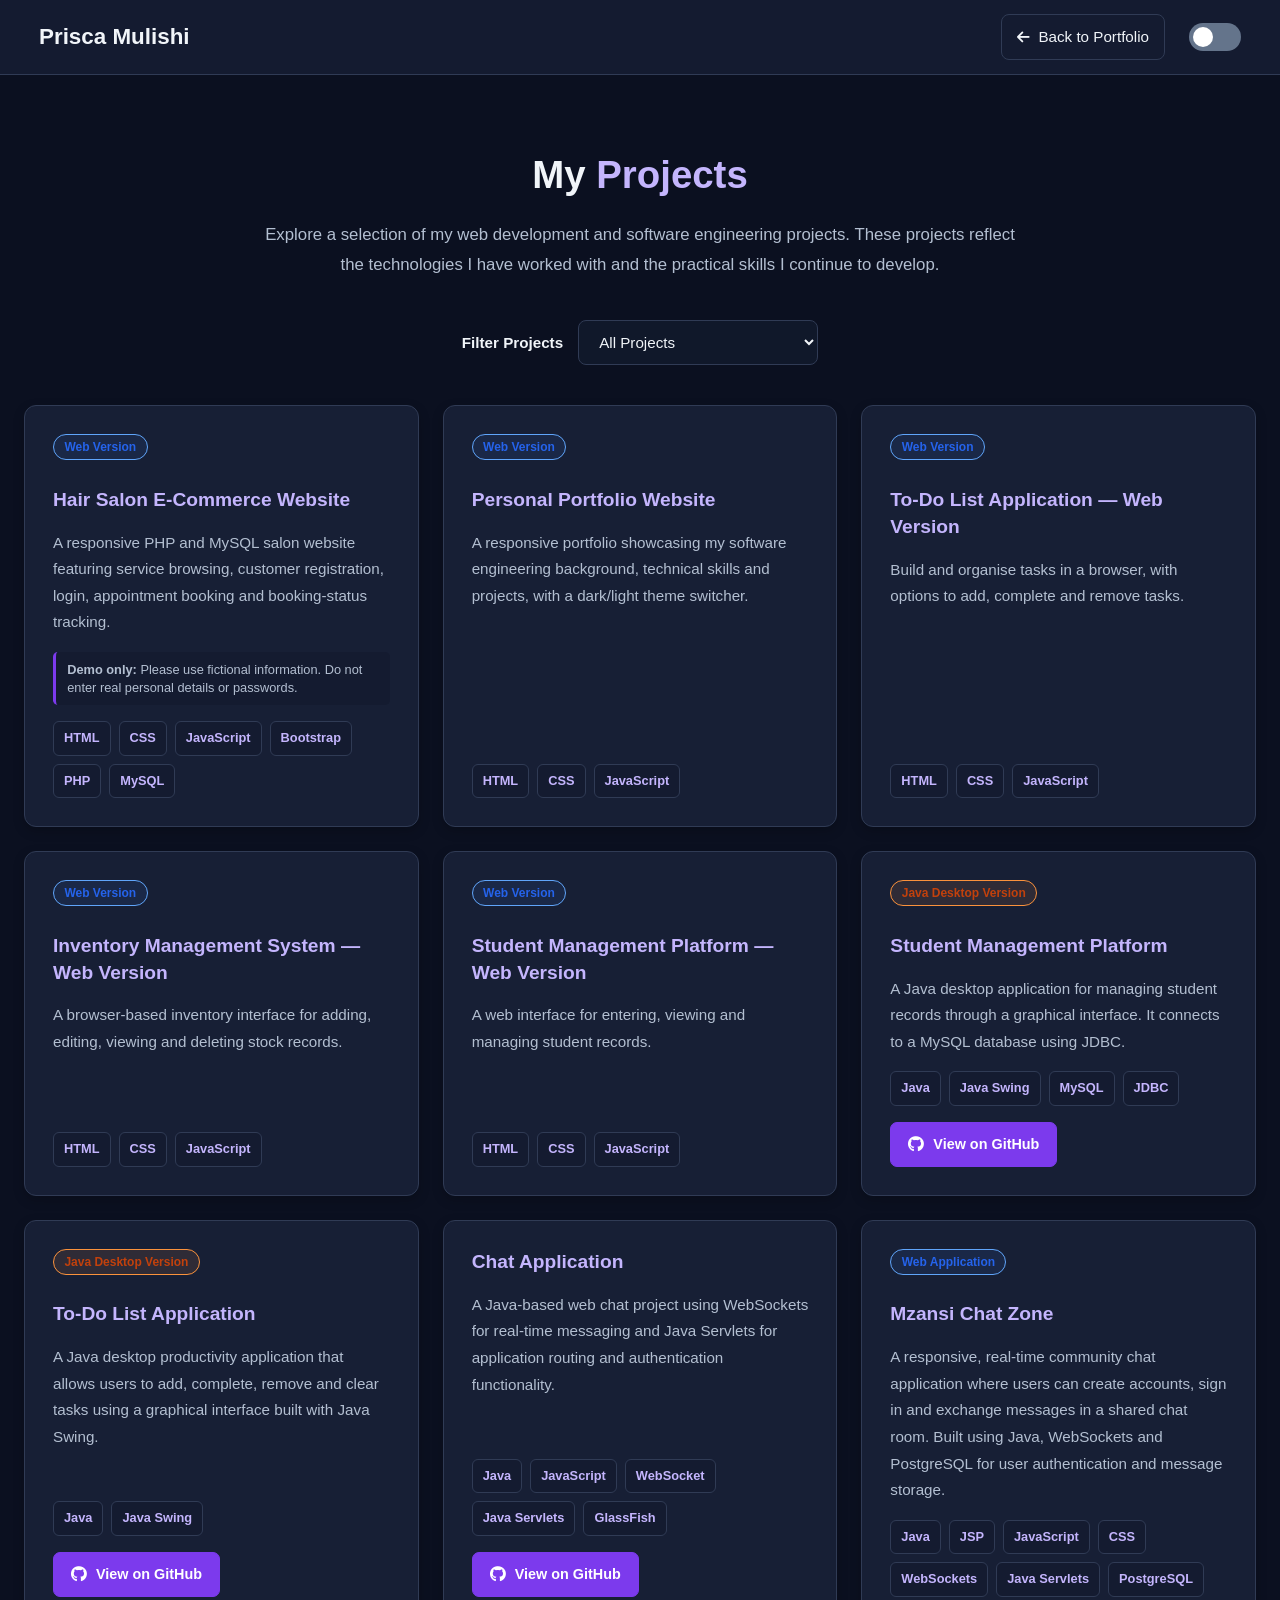
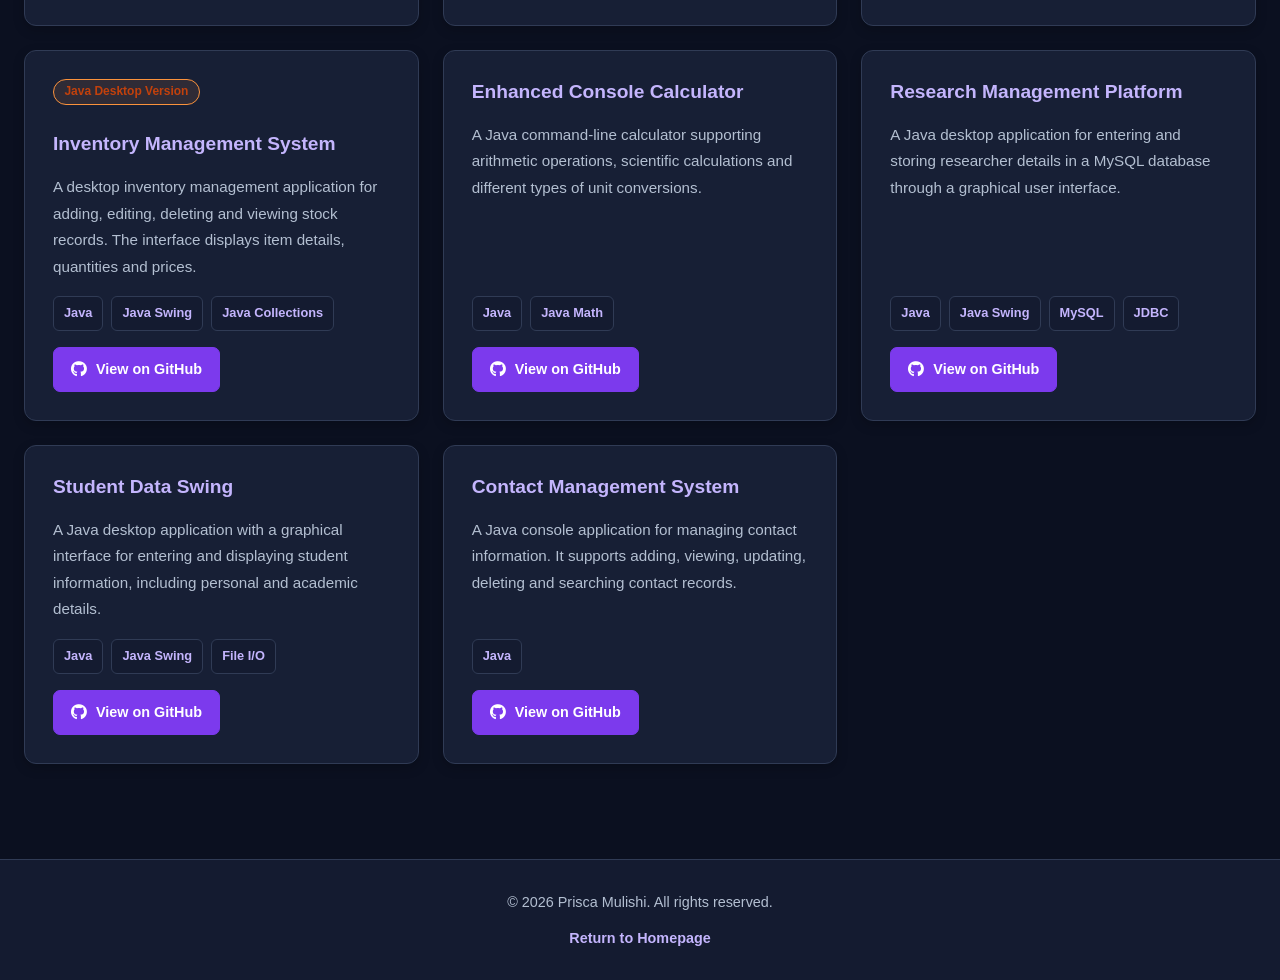
==== commit ccabfe60: "Fix Mzansi Chat Zone Coming Soon status" ====
--- a/projects.html
+++ b/projects.html
@@ -1,4 +1,4 @@
-﻿<!DOCTYPE html>
+<!DOCTYPE html>
 <html lang="en">
 
 <head>
@@ -200,9 +200,9 @@
                 <!-- To-Do List Application: browser version -->
                 <article class="project-card web web-version-card" tabindex="0"
                     data-demo-url="https://riska997.github.io/To-Do-List/"
-                    aria-label="To-Do List Application â€” web version preview">
+                    aria-label="To-Do List Application — web version preview">
                     <span class="project-version-label">Web Version</span>
-                    <h3>To-Do List Application â€” Web Version</h3>
+                    <h3>To-Do List Application — Web Version</h3>
                     <p>Build and organise tasks in a browser, with options to add, complete and remove tasks.</p>
                     <div class="tags">
                         <span>HTML</span>
@@ -227,9 +227,9 @@
                 <!-- Inventory Management System: browser version -->
                 <article class="project-card web web-version-card" tabindex="0"
                     data-demo-url="https://riska997.github.io/Inventory-Management-System/"
-                    aria-label="Inventory Management System â€” web version preview">
+                    aria-label="Inventory Management System — web version preview">
                     <span class="project-version-label">Web Version</span>
-                    <h3>Inventory Management System â€” Web Version</h3>
+                    <h3>Inventory Management System — Web Version</h3>
                     <p>A browser-based inventory interface for adding, editing, viewing and deleting stock records.</p>
                     <div class="tags">
                         <span>HTML</span>
@@ -255,9 +255,9 @@
                 <!-- Student Management Platform: browser version -->
                 <article class="project-card web web-version-card" tabindex="0"
                     data-demo-url="https://riska997.github.io/student-management-/"
-                    aria-label="Student Management Platform â€” web version preview">
+                    aria-label="Student Management Platform — web version preview">
                     <span class="project-version-label">Web Version</span>
-                    <h3>Student Management Platform â€” Web Version</h3>
+                    <h3>Student Management Platform — Web Version</h3>
                     <p>A web interface for entering, viewing and managing student records.</p>
                     <div class="tags">
                         <span>HTML</span>
@@ -373,7 +373,7 @@
                 </article>
 
 
-                <!-- Mzansi Chat Zone â€” Live Java Web Application -->
+                <!-- Mzansi Chat Zone — Live Java Web Application -->
                 <article class="project-card web web-version-card" tabindex="0"
                     
                     aria-label="Mzansi Chat Zone live website preview">
@@ -408,19 +408,31 @@
                                 alt="Screenshot of the Mzansi Chat Zone community chat interface" loading="lazy">
                         </div>
 
-                        <div class="web-preview-footer">
-
-                            <a class="web-preview-action is-live" href="https://mzansi-chat-zone-q5m2.onrender.com/"
-                                target="_blank" rel="noopener noreferrer">
-                                Click Here to Open Website
-                            </a>
-
-                            <a class="web-preview-action" href="https://github.com/Riska997/Mzansi-Chat-Zone"
-                                target="_blank" rel="noopener noreferrer">
-                                View On GitHub
-                            </a>
-
-                        </div>
+                       
+<div class="web-preview-footer">
+
+    <!-- Live Preview temporarily disabled
+    <a class="web-preview-action is-live"
+       href="https://mzansi-chat-zone-q5m2.onrender.com/login"
+       target="_blank"
+       rel="noopener noreferrer">
+        Live Preview
+    </a>
+    -->
+
+    <span class="web-preview-action is-disabled">
+        Coming Soon
+    </span>
+
+    <a class="web-preview-action"
+       href="https://github.com/Riska997/Mzansi-Chat-Zone"
+       target="_blank"
+       rel="noopener noreferrer">
+        View On GitHub
+    </a>
+
+</div>
+
                     </div>
                 </article>
 
